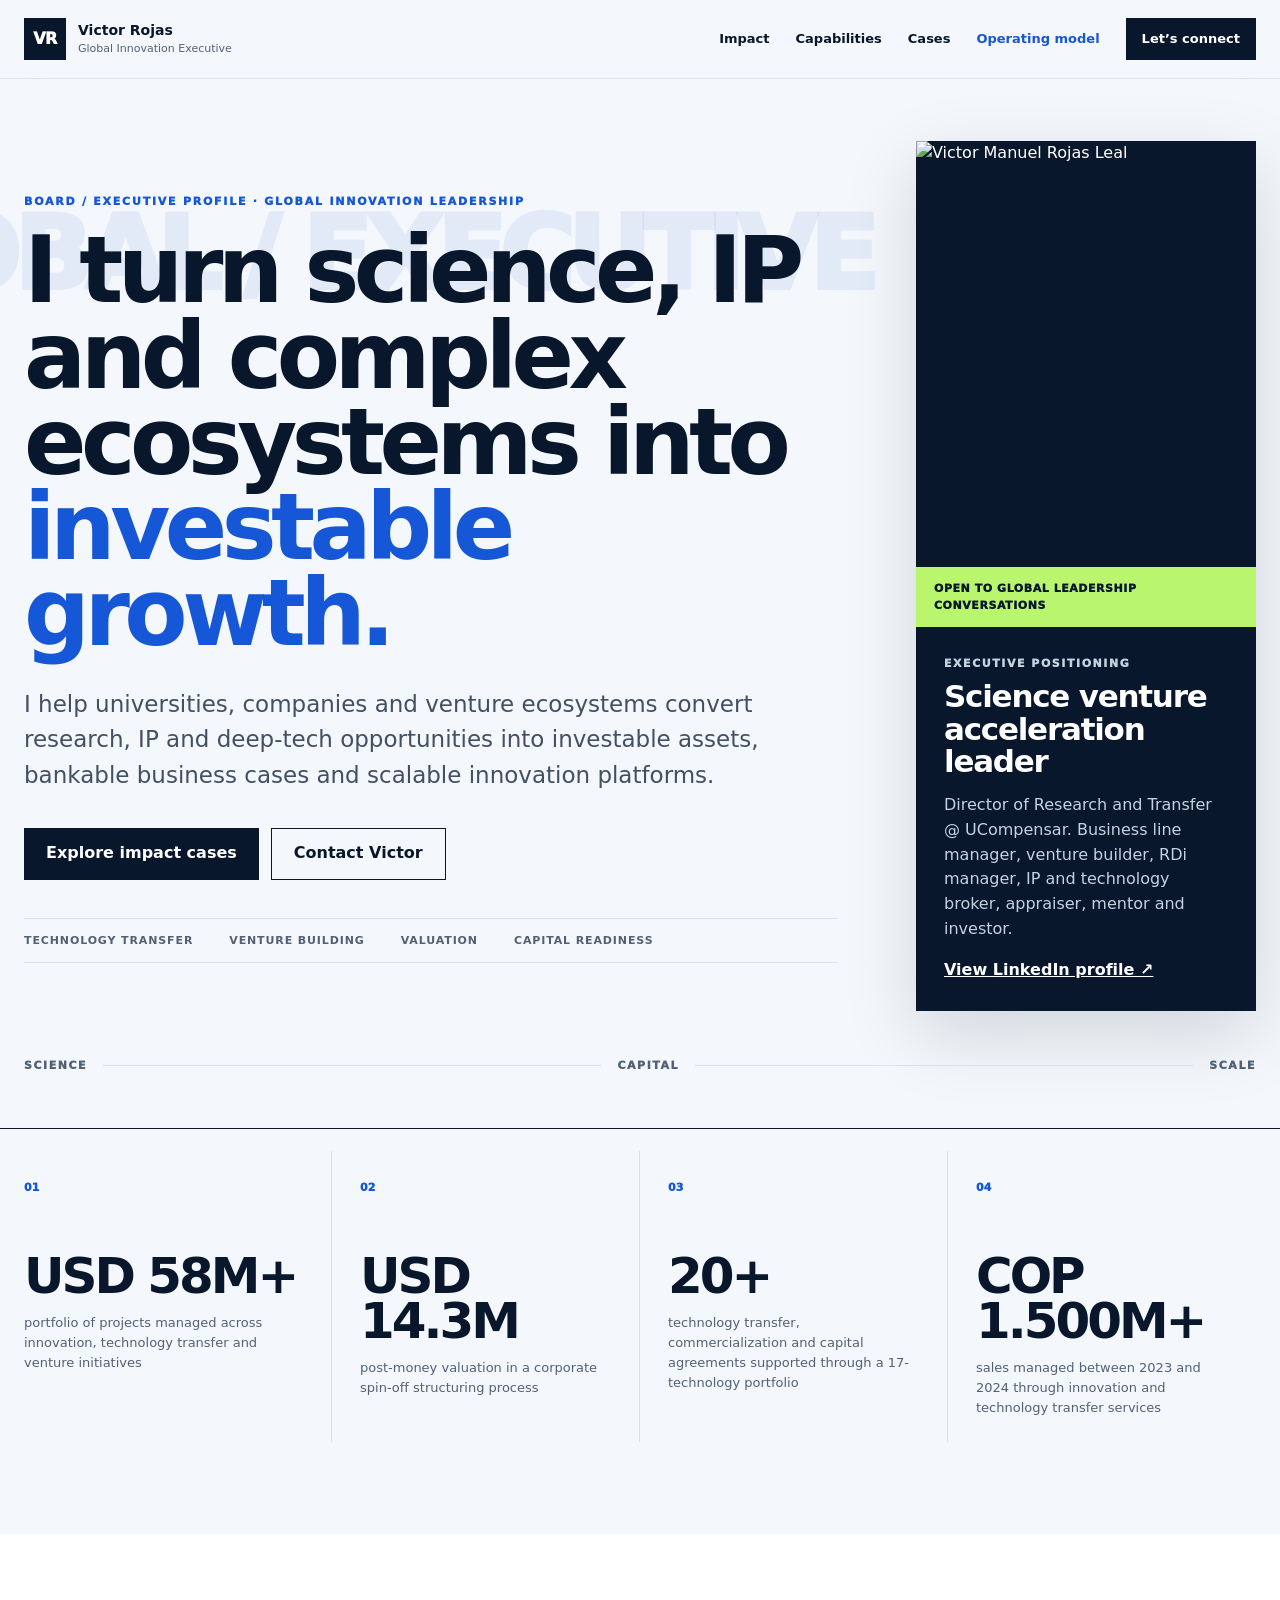
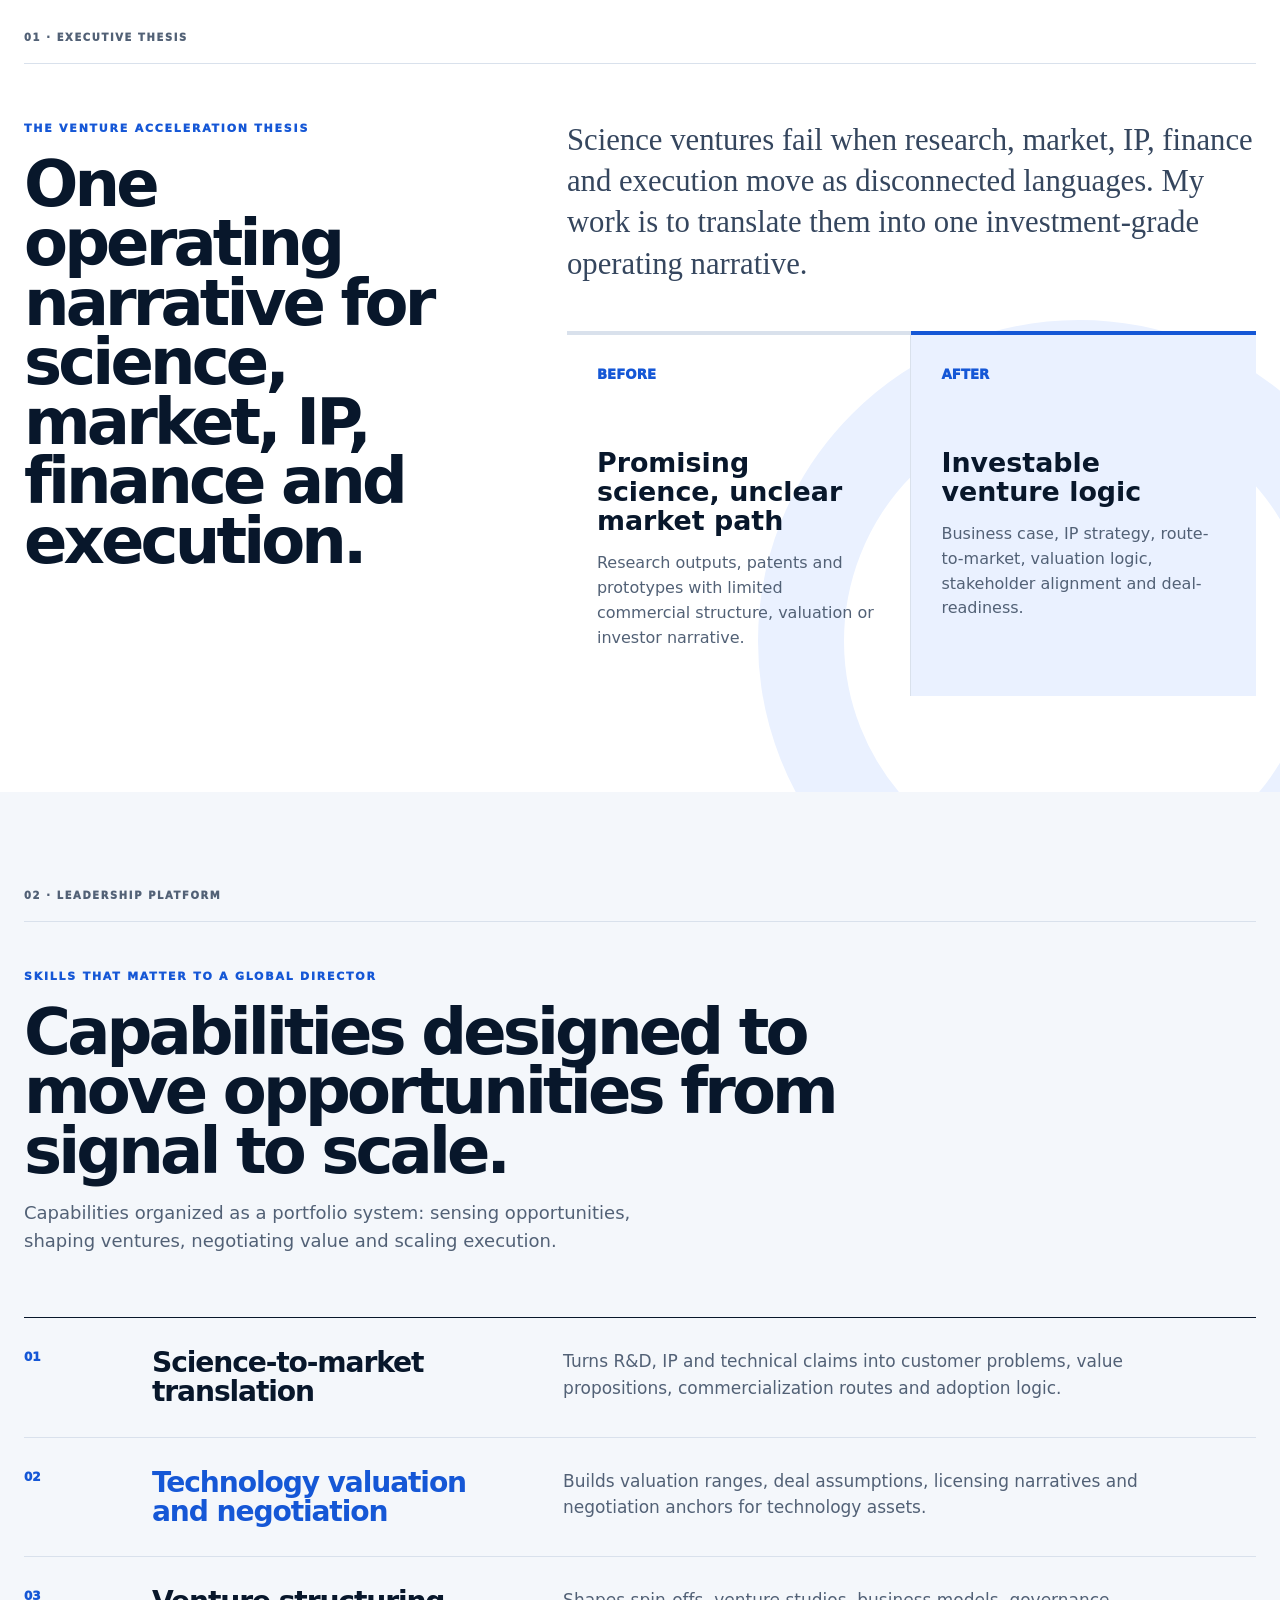
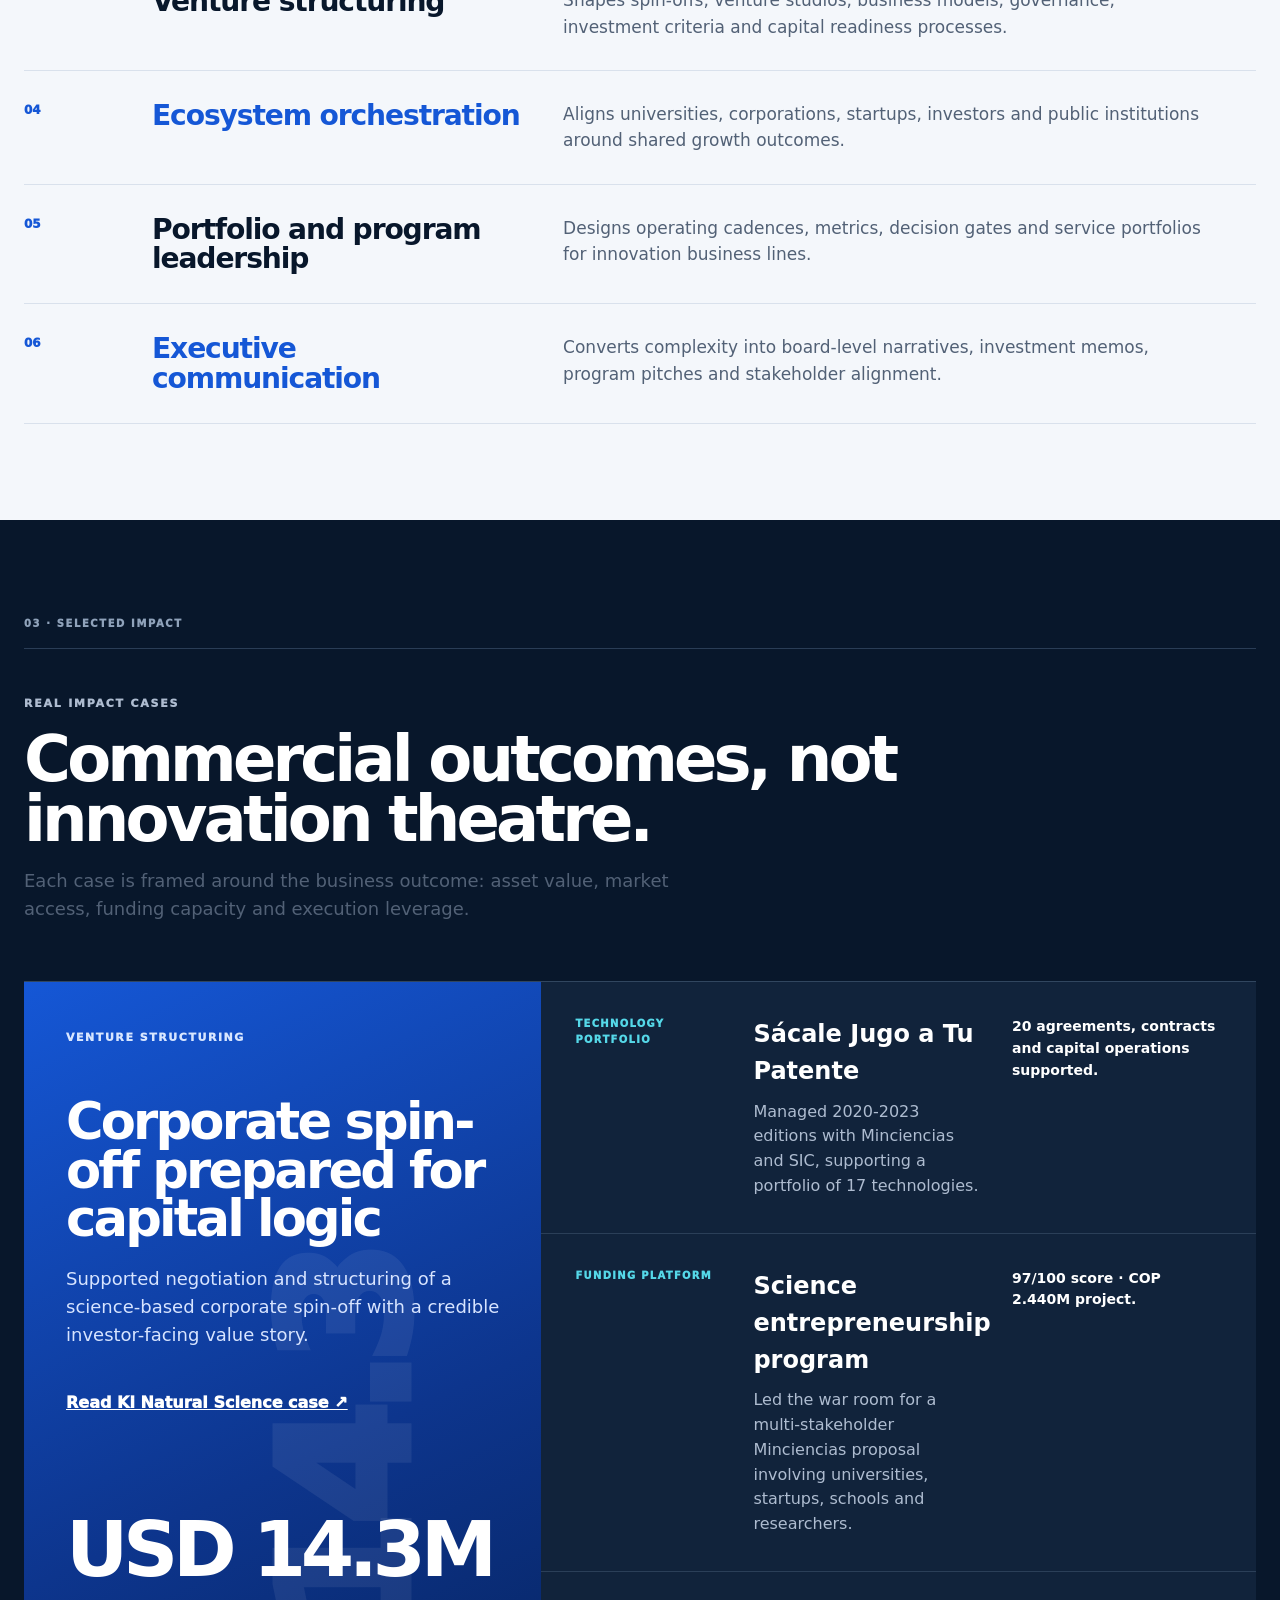
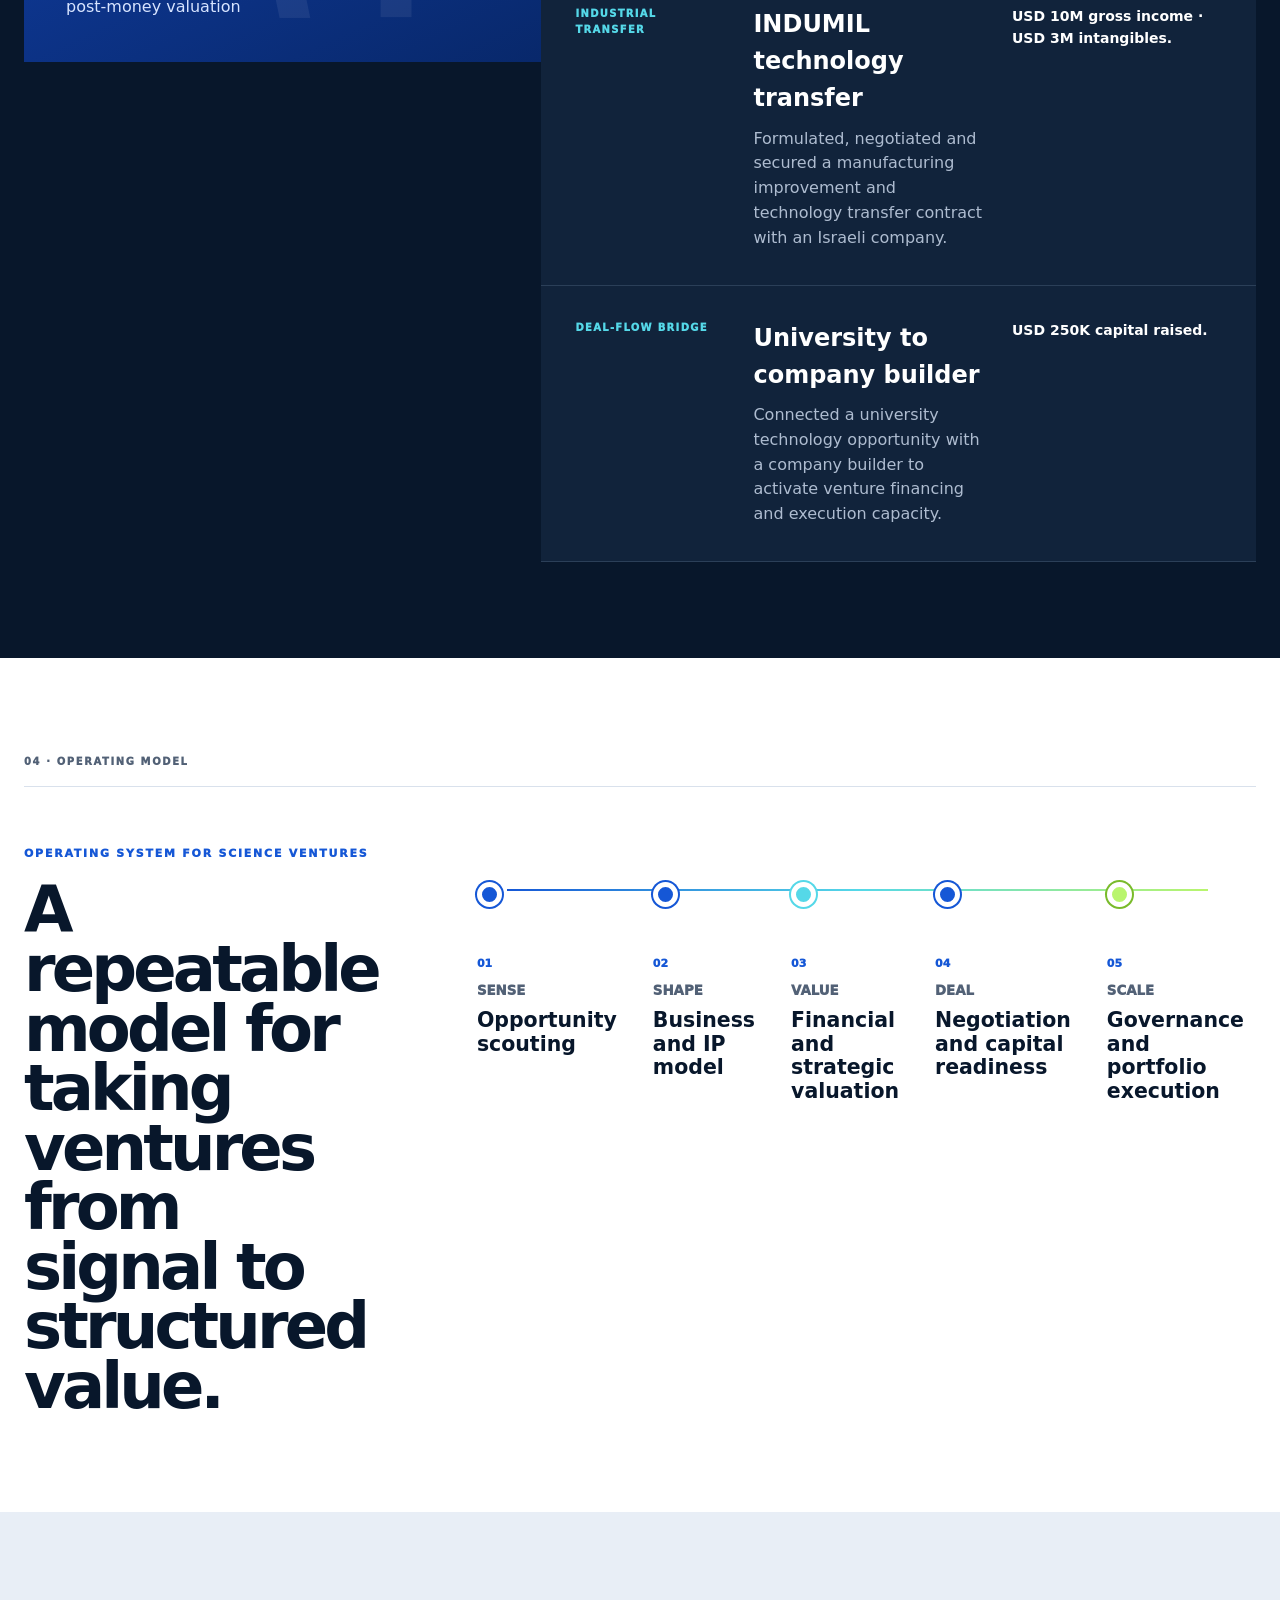
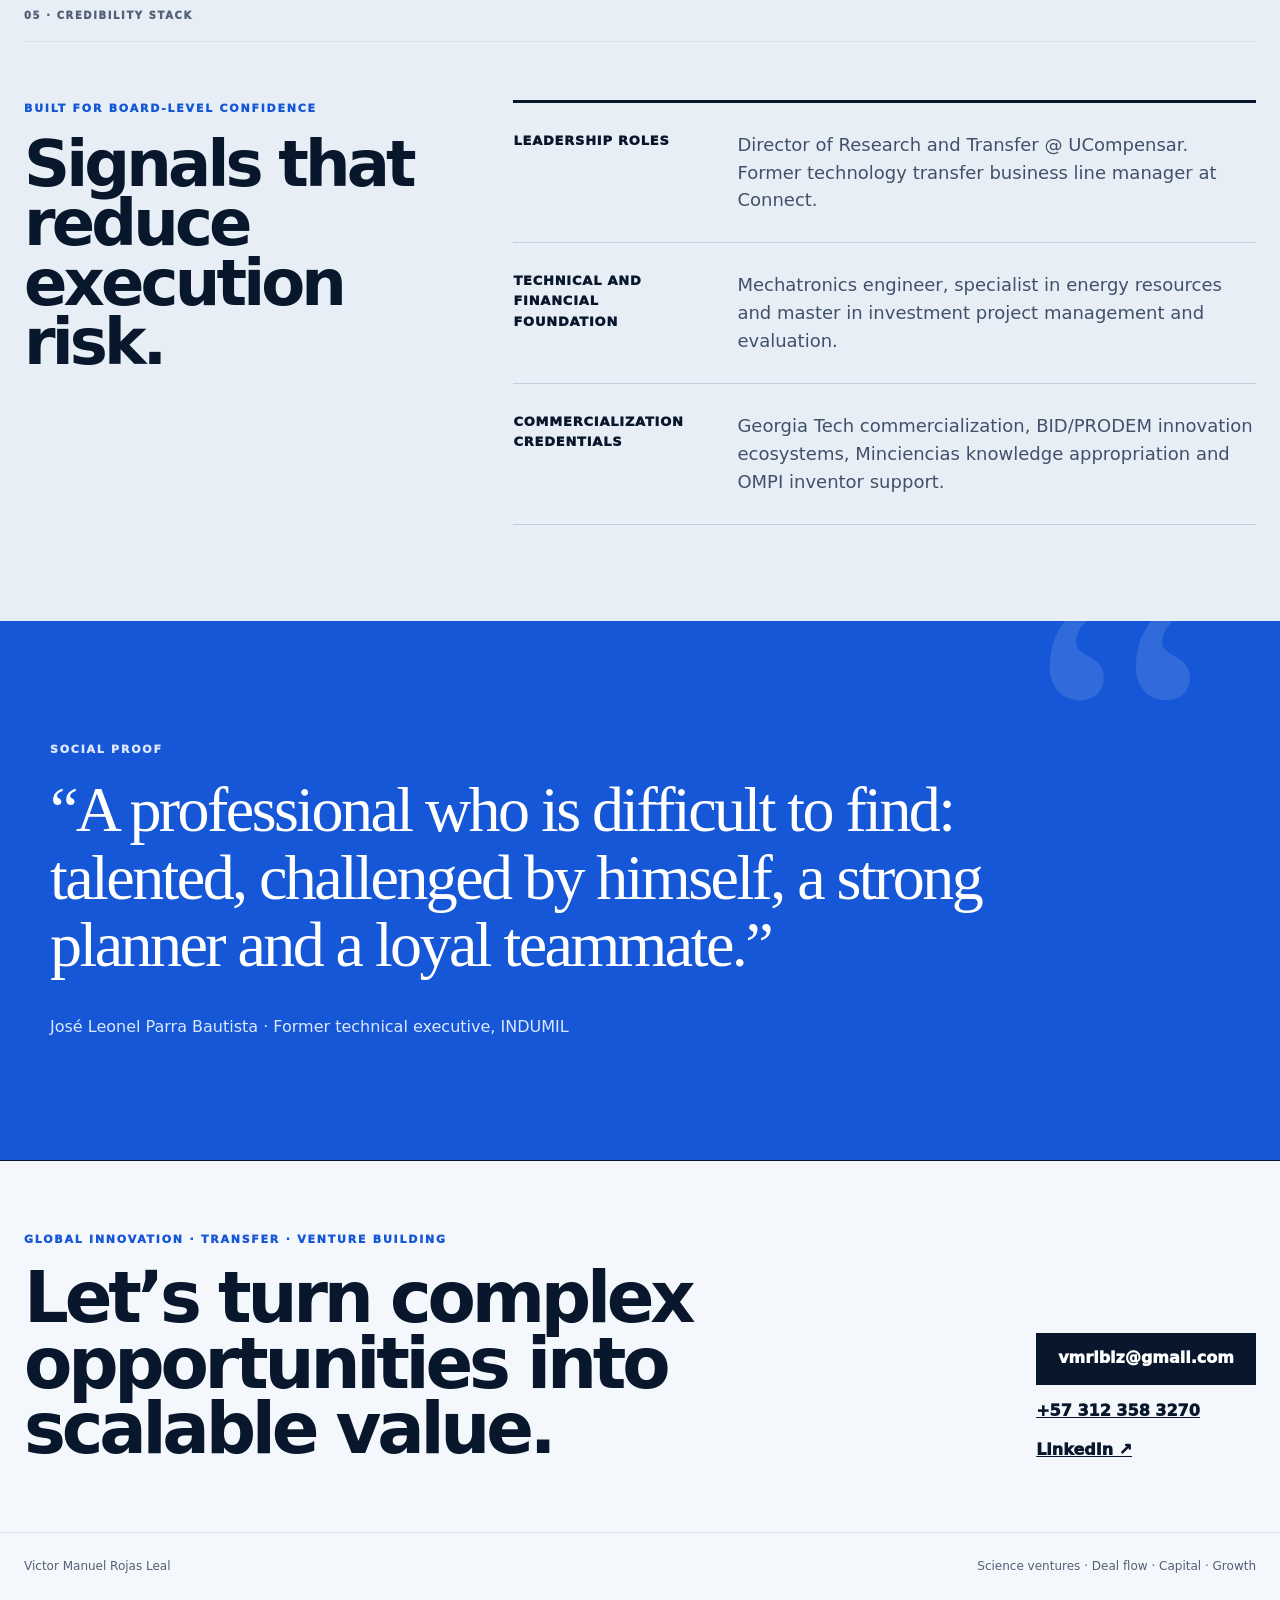
==== index.html @ c8263350 "Add files via upload" ====
<!doctype html>
<html lang="es">
<head>
  <meta charset="utf-8">
  <meta name="viewport" content="width=device-width,initial-scale=1">
  <meta name="description" content="Executive profile of Victor Manuel Rojas Leal: science ventures, technology transfer, capital readiness and innovation leadership.">
  <meta name="case-study-base-url" content="">
  <title>Victor Manuel Rojas Leal | Global Innovation Executive</title>
  <link rel="stylesheet" href="./cv_profile.css">
</head>
<body>
  <a class="skip-link" href="#main-content">Saltar al contenido</a>

  <header class="site-header">
    <a class="brand" href="#top" aria-label="Inicio">
      <span class="brand-mark">VR</span>
      <span class="brand-copy"><strong>Victor Rojas</strong><small>Global Innovation Executive</small></span>
    </a>
    <button class="menu-toggle" type="button" aria-expanded="false" aria-controls="primary-nav">Menu</button>
    <nav class="primary-nav" id="primary-nav" aria-label="Navegación principal">
      <a href="#impact">Impact</a>
      <a href="#capabilities">Capabilities</a>
      <a href="#cases">Cases</a>
      <a href="#operating-model">Operating model</a>
      <a class="nav-cta" href="mailto:vmrlbiz@gmail.com">Let’s connect</a>
    </nav>
  </header>

  <main id="main-content">
    <section class="hero" id="top" aria-labelledby="hero-title">
      <div class="hero-grid">
        <div class="hero-copy reveal">
          <p class="eyebrow">Board / Executive Profile · Global Innovation Leadership</p>
          <h1 id="hero-title">I turn science, IP and complex ecosystems into <em>investable growth.</em></h1>
          <p class="hero-lead">I help universities, companies and venture ecosystems convert research, IP and deep-tech opportunities into investable assets, bankable business cases and scalable innovation platforms.</p>
          <div class="hero-actions">
            <a class="button button-primary" href="#cases">Explore impact cases</a>
            <a class="button button-secondary" href="mailto:vmrlbiz@gmail.com">Contact Victor</a>
          </div>
          <div class="hero-trust">
            <span>Technology transfer</span><span>Venture building</span><span>Valuation</span><span>Capital readiness</span>
          </div>
        </div>

        <aside class="executive-card reveal" aria-label="Executive positioning">
          <div class="portrait-wrap">
            <img src="https://media.licdn.com/dms/image/v2/D4E03AQEiNDsU0BfwgQ/profile-displayphoto-scale_200_200/B4EZ2y1zyZJcAc-/0/1776821943998?e=1779926400&amp;v=beta&amp;t=CAx_9152szRaDB_3ftN3k-dIMFM9gm5I_V51ppF0pzA" alt="Victor Manuel Rojas Leal" class="portrait">
            <span class="availability">Open to global leadership conversations</span>
          </div>
          <div class="executive-card-copy">
            <p class="card-kicker">Executive positioning</p>
            <h2>Science venture acceleration leader</h2>
            <p>Director of Research and Transfer @ UCompensar. Business line manager, venture builder, RDi manager, IP and technology broker, appraiser, mentor and investor.</p>
            <a href="https://www.linkedin.com/in/ingvmrl" target="_blank" rel="noopener noreferrer">View LinkedIn profile ↗</a>
          </div>
        </aside>
      </div>
      <div class="hero-signal" aria-hidden="true"><span>Science</span><i></i><span>Capital</span><i></i><span>Scale</span></div>
    </section>

    <section class="metrics" id="impact" aria-label="Impact indicators">
      <article class="metric reveal"><strong>USD 58M+</strong><span>portfolio of projects managed across innovation, technology transfer and venture initiatives</span></article>
      <article class="metric reveal"><strong>USD 14.3M</strong><span>post-money valuation in a corporate spin-off structuring process</span></article>
      <article class="metric reveal"><strong>20+</strong><span>technology transfer, commercialization and capital agreements supported through a 17-technology portfolio</span></article>
      <article class="metric reveal"><strong>COP 1.500M+</strong><span>sales managed between 2023 and 2024 through innovation and technology transfer services</span></article>
    </section>

    <section class="section thesis-section">
      <div class="section-label">01 · Executive thesis</div>
      <div class="thesis-grid">
        <div class="section-heading reveal">
          <p class="eyebrow">The venture acceleration thesis</p>
          <h2>One operating narrative for science, market, IP, finance and execution.</h2>
        </div>
        <div class="thesis-copy reveal">
          <p>Science ventures fail when research, market, IP, finance and execution move as disconnected languages. My work is to translate them into one investment-grade operating narrative.</p>
          <div class="before-after">
            <article><small>Before</small><strong>Promising science, unclear market path</strong><p>Research outputs, patents and prototypes with limited commercial structure, valuation or investor narrative.</p></article>
            <article><small>After</small><strong>Investable venture logic</strong><p>Business case, IP strategy, route-to-market, valuation logic, stakeholder alignment and deal-readiness.</p></article>
          </div>
        </div>
      </div>
    </section>

    <section class="section capabilities-section" id="capabilities">
      <div class="section-label">02 · Leadership platform</div>
      <div class="section-heading wide reveal">
        <p class="eyebrow">Skills that matter to a Global Director</p>
        <h2>Capabilities designed to move opportunities from signal to scale.</h2>
        <p>Capabilities organized as a portfolio system: sensing opportunities, shaping ventures, negotiating value and scaling execution.</p>
      </div>
      <div class="capability-grid">
        <article class="capability reveal"><span>01</span><h3>Science-to-market translation</h3><p>Turns R&D, IP and technical claims into customer problems, value propositions, commercialization routes and adoption logic.</p></article>
        <article class="capability reveal"><span>02</span><h3>Technology valuation and negotiation</h3><p>Builds valuation ranges, deal assumptions, licensing narratives and negotiation anchors for technology assets.</p></article>
        <article class="capability reveal"><span>03</span><h3>Venture structuring</h3><p>Shapes spin-offs, venture studios, business models, governance, investment criteria and capital readiness processes.</p></article>
        <article class="capability reveal"><span>04</span><h3>Ecosystem orchestration</h3><p>Aligns universities, corporations, startups, investors and public institutions around shared growth outcomes.</p></article>
        <article class="capability reveal"><span>05</span><h3>Portfolio and program leadership</h3><p>Designs operating cadences, metrics, decision gates and service portfolios for innovation business lines.</p></article>
        <article class="capability reveal"><span>06</span><h3>Executive communication</h3><p>Converts complexity into board-level narratives, investment memos, program pitches and stakeholder alignment.</p></article>
      </div>
    </section>

    <section class="section cases-section" id="cases">
      <div class="section-label light">03 · Selected impact</div>
      <div class="section-heading wide light reveal">
        <p class="eyebrow">Real impact cases</p>
        <h2>Commercial outcomes, not innovation theatre.</h2>
        <p>Each case is framed around the business outcome: asset value, market access, funding capacity and execution leverage.</p>
      </div>
      <div class="case-layout">
        <article class="case-featured reveal">
          <div>
            <span class="case-tag">Venture structuring</span>
            <h3><a data-case-study-link href="./stories/natural_science_case.html">Corporate spin-off prepared for capital logic</a></h3>
            <p>Supported negotiation and structuring of a science-based corporate spin-off with a credible investor-facing value story.</p>
            <a class="case-link" data-case-study-link href="./stories/natural_science_case.html">Read Ki Natural Science case ↗</a>
          </div>
          <div class="case-number"><strong>USD 14.3M</strong><span>post-money valuation</span></div>
        </article>
        <div class="case-list">
          <article class="case-row reveal"><span>Technology portfolio</span><div><h3>Sácale Jugo a Tu Patente</h3><p>Managed 2020-2023 editions with Minciencias and SIC, supporting a portfolio of 17 technologies.</p></div><strong>20 agreements, contracts and capital operations supported.</strong></article>
          <article class="case-row reveal"><span>Funding platform</span><div><h3>Science entrepreneurship program</h3><p>Led the war room for a multi-stakeholder Minciencias proposal involving universities, startups, schools and researchers.</p></div><strong>97/100 score · COP 2.440M project.</strong></article>
          <article class="case-row reveal"><span>Industrial transfer</span><div><h3>INDUMIL technology transfer</h3><p>Formulated, negotiated and secured a manufacturing improvement and technology transfer contract with an Israeli company.</p></div><strong>USD 10M gross income · USD 3M intangibles.</strong></article>
          <article class="case-row reveal"><span>Deal-flow bridge</span><div><h3>University to company builder</h3><p>Connected a university technology opportunity with a company builder to activate venture financing and execution capacity.</p></div><strong>USD 250K capital raised.</strong></article>
        </div>
      </div>
    </section>

    <section class="section operating-section" id="operating-model">
      <div class="section-label">04 · Operating model</div>
      <div class="operating-grid">
        <div class="section-heading reveal">
          <p class="eyebrow">Operating system for science ventures</p>
          <h2>A repeatable model for taking ventures from signal to structured value.</h2>
        </div>
        <ol class="pipeline reveal">
          <li><span>01</span><small>Sense</small><strong>Opportunity scouting</strong></li>
          <li><span>02</span><small>Shape</small><strong>Business and IP model</strong></li>
          <li><span>03</span><small>Value</small><strong>Financial and strategic valuation</strong></li>
          <li><span>04</span><small>Deal</small><strong>Negotiation and capital readiness</strong></li>
          <li><span>05</span><small>Scale</small><strong>Governance and portfolio execution</strong></li>
        </ol>
      </div>
    </section>

    <section class="section authority-section">
      <div class="section-label">05 · Credibility stack</div>
      <div class="authority-grid">
        <div class="section-heading reveal"><p class="eyebrow">Built for board-level confidence</p><h2>Signals that reduce execution risk.</h2></div>
        <div class="authority-list reveal">
          <article><span>Leadership roles</span><p>Director of Research and Transfer @ UCompensar. Former technology transfer business line manager at Connect.</p></article>
          <article><span>Technical and financial foundation</span><p>Mechatronics engineer, specialist in energy resources and master in investment project management and evaluation.</p></article>
          <article><span>Commercialization credentials</span><p>Georgia Tech commercialization, BID/PRODEM innovation ecosystems, Minciencias knowledge appropriation and OMPI inventor support.</p></article>
        </div>
      </div>
    </section>

    <section class="testimonial reveal" aria-labelledby="proof-title">
      <p class="eyebrow">Social proof</p>
      <blockquote id="proof-title">“A professional who is difficult to find: talented, challenged by himself, a strong planner and a loyal teammate.”</blockquote>
      <cite>José Leonel Parra Bautista · Former technical executive, INDUMIL</cite>
    </section>

    <section class="contact-section reveal">
      <div><p class="eyebrow">Global innovation · transfer · venture building</p><h2>Let’s turn complex opportunities into scalable value.</h2></div>
      <div class="contact-actions"><a class="button button-light" href="mailto:vmrlbiz@gmail.com">vmrlbiz@gmail.com</a><a href="tel:+573123583270">+57 312 358 3270</a><a href="https://www.linkedin.com/in/ingvmrl" target="_blank" rel="noopener noreferrer">LinkedIn ↗</a></div>
    </section>
  </main>

  <footer class="site-footer"><span>Victor Manuel Rojas Leal</span><span>Science ventures · Deal flow · Capital · Growth</span></footer>

  <script src="./anime.min.js" defer></script>
  <script src="./cv_profile.js" defer></script>
</body>
</html>
---- cv_profile.css ----
:root{
  --ink:#08172b;
  --ink-2:#102743;
  --blue:#1557d6;
  --blue-soft:#eaf1ff;
  --cyan:#55d8e8;
  --lime:#b9f56d;
  --paper:#ffffff;
  --bg:#f4f7fb;
  --muted:#526176;
  --line:#d9e1ec;
  --max:1440px;
  --shadow:0 24px 70px rgba(8,23,43,.14);
}
*{box-sizing:border-box}
html{scroll-behavior:smooth;scroll-padding-top:92px}
body{margin:0;background:var(--bg);color:var(--ink);font-family:Inter,ui-sans-serif,system-ui,-apple-system,"Segoe UI",sans-serif;line-height:1.55}
a{color:inherit}
img{display:block;max-width:100%}
button,input,textarea,select{font:inherit}
.skip-link{position:fixed;left:16px;top:-80px;z-index:1000;padding:12px 16px;background:var(--lime);color:var(--ink);font-weight:900;text-decoration:none}
.skip-link:focus{top:16px}

.site-header{position:sticky;top:0;z-index:100;display:flex;align-items:center;justify-content:space-between;gap:24px;max-width:var(--max);margin:0 auto;padding:18px 24px;background:rgba(244,247,251,.9);backdrop-filter:blur(18px);border-bottom:1px solid rgba(217,225,236,.8)}
.brand{display:flex;align-items:center;gap:12px;text-decoration:none}
.brand-mark{display:grid;place-items:center;width:42px;height:42px;background:var(--ink);color:#fff;font-weight:950;letter-spacing:-.04em}
.brand-copy{display:grid;line-height:1.1}.brand-copy strong{font-size:14px}.brand-copy small{margin-top:4px;color:var(--muted);font-size:11px}
.primary-nav{display:flex;align-items:center;gap:26px}.primary-nav a{font-size:13px;font-weight:800;text-decoration:none}.primary-nav a[aria-current="true"]{color:var(--blue)}
.nav-cta{padding:11px 16px;background:var(--ink);color:#fff!important}
.menu-toggle{display:none}

.hero{max-width:var(--max);margin:0 auto;padding:62px 24px 54px}
.hero-grid{display:grid;grid-template-columns:minmax(0,1.58fr) minmax(340px,.62fr);gap:28px;align-items:stretch}
.hero-copy{position:relative;display:flex;flex-direction:column;justify-content:center;min-height:640px;padding:52px 4vw 48px 0}
.hero-copy:before{content:"GLOBAL / EXECUTIVE";position:absolute;right:2%;top:4%;color:rgba(21,87,214,.08);font-size:clamp(46px,8vw,120px);font-weight:950;letter-spacing:-.07em;white-space:nowrap;pointer-events:none}
.eyebrow{margin:0 0 18px;color:var(--blue);font-size:11px;font-weight:950;text-transform:uppercase;letter-spacing:.16em}
.hero h1,.section-heading h2,.contact-section h2{margin:0;letter-spacing:-.06em;line-height:.93}
.hero h1{position:relative;max-width:1050px;font-size:clamp(56px,7.2vw,108px);font-weight:900}.hero h1 em{font-style:normal;color:var(--blue)}
.hero-lead{max-width:760px;margin:30px 0 0;color:#425064;font-size:clamp(18px,1.8vw,23px);line-height:1.55}
.hero-actions{display:flex;gap:12px;flex-wrap:wrap;margin-top:34px}.button{display:inline-flex;align-items:center;justify-content:center;min-height:52px;padding:0 22px;text-decoration:none;font-weight:900}.button-primary{background:var(--ink);color:#fff}.button-secondary{border:1px solid var(--ink);background:transparent}
.hero-trust{display:flex;flex-wrap:wrap;gap:0;margin-top:38px;border-top:1px solid var(--line);border-bottom:1px solid var(--line)}.hero-trust span{padding:13px 18px 13px 0;margin-right:18px;color:var(--muted);font-size:11px;font-weight:900;text-transform:uppercase;letter-spacing:.08em}
.executive-card{display:grid;grid-template-rows:minmax(330px,1fr) auto;background:var(--ink);color:#fff;box-shadow:var(--shadow)}
.portrait-wrap{position:relative;min-height:340px;overflow:hidden}.portrait{width:100%;height:100%;object-fit:cover;object-position:center 20%;filter:saturate(.84) contrast(1.05)}.portrait-wrap:after{content:"";position:absolute;inset:0;background:linear-gradient(180deg,transparent 45%,rgba(8,23,43,.86))}.availability{position:absolute;z-index:2;left:0;right:0;bottom:0;padding:13px 18px;background:var(--lime);color:var(--ink);font-size:11px;font-weight:950;text-transform:uppercase;letter-spacing:.05em}
.executive-card-copy{padding:28px}.card-kicker{margin:0 0 8px;color:var(--cyan);font-size:11px;font-weight:950;text-transform:uppercase;letter-spacing:.14em}.executive-card h2{margin:0;font-size:31px;line-height:1.04;letter-spacing:-.04em}.executive-card p{color:#c6d2e2}.executive-card a{font-weight:900;color:#fff}
.hero-signal{display:grid;grid-template-columns:auto 1fr auto 1fr auto;align-items:center;gap:16px;margin-top:46px;color:var(--muted);font-size:11px;font-weight:950;text-transform:uppercase;letter-spacing:.14em}.hero-signal i{height:1px;background:var(--line)}

/* Distinct section 1: open typographic metrics */
.metrics{display:grid;grid-template-columns:repeat(4,1fr);max-width:var(--max);margin:0 auto;padding:22px 24px 92px;border-top:1px solid var(--ink)}
.metric{position:relative;min-height:235px;padding:28px 28px 24px 0;border-right:1px solid var(--line);background:transparent}.metric:not(:first-child){padding-left:28px}.metric:last-child{border-right:0}.metric:before{content:counter(metric,decimal-leading-zero);counter-increment:metric;display:block;margin-bottom:58px;color:var(--blue);font-size:11px;font-weight:950}.metrics{counter-reset:metric}
.metric strong{display:block;margin-bottom:14px;font-size:clamp(36px,3.9vw,60px);letter-spacing:-.06em;line-height:.9}.metric span{display:block;max-width:260px;color:var(--muted);font-size:13px}

.section{padding:96px max(24px,calc((100vw - var(--max))/2 + 24px))}.section-label{padding-bottom:17px;border-bottom:1px solid var(--line);color:var(--muted);font-size:10px;font-weight:950;text-transform:uppercase;letter-spacing:.16em}.section-heading h2{font-size:clamp(44px,5vw,74px)}.section-heading.wide{max-width:960px;margin-top:46px}.section-heading.wide>p:last-child{max-width:680px;color:var(--muted);font-size:18px}

/* Distinct section 2: editorial thesis with before/after split */
.thesis-section{position:relative;overflow:hidden;background:#fff}.thesis-section:after{content:"";position:absolute;right:-120px;bottom:-170px;width:470px;height:470px;border:86px solid var(--blue-soft);border-radius:50%}
.thesis-grid{position:relative;z-index:1;display:grid;grid-template-columns:minmax(300px,.78fr) minmax(0,1.22fr);gap:8vw;padding-top:56px}.thesis-copy>p{max-width:770px;margin:0 0 46px;color:#35465e;font-family:Georgia,"Times New Roman",serif;font-size:clamp(24px,2.4vw,37px);line-height:1.35}
.before-after{display:grid;grid-template-columns:1fr 1fr}.before-after article{position:relative;min-height:260px;padding:30px;border-top:4px solid var(--line);background:transparent}.before-after article:first-child{border-right:1px solid var(--line)}.before-after article:last-child{border-top-color:var(--blue);background:var(--blue-soft)}.before-after small{display:block;margin-bottom:62px;color:var(--blue);font-weight:950;text-transform:uppercase}.before-after strong{display:block;font-size:clamp(23px,2.1vw,32px);line-height:1.08}.before-after p{color:var(--muted)}

/* Distinct section 3: editorial capability index, not cards */
.capabilities-section{background:var(--bg)}
.capability-grid{margin-top:62px;border-top:1px solid var(--ink)}
.capability{display:grid;grid-template-columns:90px minmax(260px,.7fr) minmax(300px,1.3fr);gap:38px;align-items:start;padding:30px 0;border-bottom:1px solid var(--line);background:transparent;transition:padding .25s ease,background .25s ease}
.capability:hover{padding-left:24px;padding-right:24px;background:#fff}.capability span{color:var(--blue);font-size:12px;font-weight:950}.capability h3{margin:0;font-size:clamp(24px,2.2vw,34px);line-height:1.04;letter-spacing:-.04em}.capability p{max-width:650px;margin:0;color:var(--muted);font-size:17px}.capability:nth-child(even) h3{color:var(--blue)}

/* Distinct section 4: cinematic case study + newsroom list */
.cases-section{background:var(--ink);color:#fff}.section-label.light{border-color:#2a3d56;color:#8fa2ba}.section-heading.light p{color:#aebcd0}.case-layout{display:grid;grid-template-columns:minmax(370px,.84fr) minmax(0,1.16fr);gap:0;margin-top:58px;border-top:1px solid #31465f}
.case-featured{position:sticky;top:96px;display:flex;flex-direction:column;justify-content:space-between;align-self:start;min-height:680px;padding:42px;background:linear-gradient(155deg,var(--blue),#0d358d 66%,#08286b)}.case-featured:after{content:"14.3";position:absolute;right:10px;top:48%;color:rgba(255,255,255,.07);font-size:180px;font-weight:950;letter-spacing:-.09em;transform:rotate(-90deg);transform-origin:center}
.case-featured>div{position:relative;z-index:1}.case-tag{font-size:11px;font-weight:950;text-transform:uppercase;letter-spacing:.14em;color:#d8e6ff}.case-featured h3{margin:48px 0 22px;font-size:clamp(39px,4vw,64px);line-height:.95;letter-spacing:-.055em}.case-featured h3 a{text-decoration:none}.case-featured p{max-width:570px;color:#d7e4ff;font-size:18px}.case-link{display:inline-block;margin-top:24px;font-weight:950}.case-number strong{display:block;font-size:clamp(54px,6vw,94px);line-height:.88;letter-spacing:-.07em}.case-number span{display:block;margin-top:12px;color:#d7e4ff}
.case-list{background:#11233b}.case-row{display:grid;grid-template-columns:150px minmax(0,1fr) 210px;gap:28px;min-height:170px;padding:34px;border-bottom:1px solid #2b3f58;background:transparent;transition:background .2s ease}.case-row:hover{background:#162d4b}.case-row>span{color:var(--cyan);font-size:10px;font-weight:950;text-transform:uppercase;letter-spacing:.13em}.case-row h3{margin:0 0 9px;font-size:24px}.case-row p{margin:0;color:#aebcd0}.case-row>strong{font-size:14px;color:#fff}

/* Distinct section 5: horizontal operating route */
.operating-section{background:#fff}.operating-grid{display:grid;grid-template-columns:minmax(290px,.62fr) minmax(0,1.38fr);gap:6vw;padding-top:58px}.pipeline{position:relative;display:grid;grid-template-columns:repeat(5,1fr);list-style:none;margin:16px 0 0;padding:0}.pipeline:before{content:"";position:absolute;left:6%;right:6%;top:28px;height:2px;background:linear-gradient(90deg,var(--blue),var(--cyan),var(--lime))}.pipeline li{position:relative;display:flex;flex-direction:column;gap:8px;min-height:250px;padding:0 18px}.pipeline li:before{content:"";width:15px;height:15px;margin:21px 0 40px;border:5px solid #fff;border-radius:50%;background:var(--blue);box-shadow:0 0 0 2px var(--blue);z-index:1}.pipeline li:nth-child(3):before{background:var(--cyan);box-shadow:0 0 0 2px var(--cyan)}.pipeline li:nth-child(5):before{background:var(--lime);box-shadow:0 0 0 2px #79bb2b}.pipeline li span{color:var(--blue);font-size:11px;font-weight:950}.pipeline li small{text-transform:uppercase;font-weight:950;color:var(--muted)}.pipeline li strong{font-size:clamp(18px,1.6vw,25px);line-height:1.15}

/* Distinct section 6: executive evidence matrix */
.authority-section{background:#e8eef6}.authority-grid{display:grid;grid-template-columns:minmax(310px,.7fr) minmax(0,1.3fr);gap:7vw;padding-top:58px}.authority-list{border-top:3px solid var(--ink)}.authority-list article{display:grid;grid-template-columns:190px 1fr;gap:34px;padding:28px 0;border-bottom:1px solid #c5d0df}.authority-list span{font-size:13px;font-weight:950;text-transform:uppercase;letter-spacing:.06em}.authority-list p{margin:0;color:#40516a;font-size:18px}

/* Distinct section 7: full-width quote */
.testimonial{position:relative;max-width:none;margin:0;padding:120px max(24px,calc((100vw - 1180px)/2));overflow:hidden;text-align:left;background:var(--blue);color:#fff}.testimonial:before{content:"“";position:absolute;right:5%;top:-100px;color:rgba(255,255,255,.12);font-family:Georgia,serif;font-size:420px;line-height:1}.testimonial .eyebrow{color:#dce7ff}.testimonial blockquote{position:relative;max-width:1100px;margin:0;font-family:Georgia,"Times New Roman",serif;font-size:clamp(38px,5vw,70px);line-height:1.06;letter-spacing:-.04em}.testimonial cite{position:relative;display:block;margin-top:36px;color:#dce7ff;font-style:normal}

.contact-section{display:grid;grid-template-columns:1fr auto;gap:40px;align-items:end;max-width:var(--max);margin:0 auto;padding:70px 24px;background:var(--bg);color:var(--ink);border-top:1px solid var(--ink)}.contact-section h2{max-width:900px;font-size:clamp(46px,5.5vw,78px)}.contact-actions{display:grid;gap:14px;justify-items:start}.contact-actions a{font-weight:950}.button-light{background:var(--ink);color:#fff}.site-footer{display:flex;justify-content:space-between;gap:20px;max-width:var(--max);margin:0 auto;padding:24px;border-top:1px solid var(--line);color:var(--muted);font-size:12px}

.reveal{opacity:0;transform:translateY(26px)}.reveal.is-visible{opacity:1;transform:none;transition:opacity .7s ease,transform .7s cubic-bezier(.2,.7,.2,1)}
a:focus-visible,button:focus-visible{outline:3px solid var(--lime);outline-offset:4px}

@media(max-width:1100px){
  .primary-nav{display:none;position:absolute;left:24px;right:24px;top:78px;padding:18px;background:#fff;box-shadow:var(--shadow);flex-direction:column;align-items:stretch}.primary-nav.open{display:flex}.menu-toggle{display:block;border:0;background:var(--ink);color:#fff;padding:10px 14px;font-weight:900}
  .hero-grid,.thesis-grid,.operating-grid,.authority-grid,.case-layout{grid-template-columns:1fr}.hero-copy{min-height:auto;padding-right:0}.executive-card{grid-template-columns:minmax(280px,.72fr) minmax(0,1fr);grid-template-rows:none}.portrait-wrap{min-height:420px}.case-featured{position:relative;top:auto;min-height:560px}.metrics{grid-template-columns:repeat(2,1fr)}.metric:nth-child(2){border-right:0}.metric:nth-child(3){border-top:1px solid var(--line)}.metric:nth-child(4){border-top:1px solid var(--line)}.capability{grid-template-columns:70px minmax(250px,.8fr) minmax(0,1.2fr)}.pipeline{margin-top:48px}.contact-section{grid-template-columns:1fr}
}
@media(max-width:760px){
  html{scroll-padding-top:74px}.site-header{padding:13px 18px}.brand-copy small{display:none}.primary-nav{left:18px;right:18px;top:68px}
  .hero{padding:38px 18px 44px}.hero h1{font-size:clamp(46px,14vw,68px)}.hero-copy:before{display:none}.hero-grid{gap:24px}.hero-actions{display:grid}.button{width:100%}.executive-card{grid-template-columns:1fr}.portrait-wrap{min-height:360px}.executive-card-copy{padding:24px}.hero-signal{display:none}
  .metrics{grid-template-columns:1fr;padding:18px 18px 58px}.metric,.metric:not(:first-child){min-height:0;padding:28px 0;border-right:0;border-top:1px solid var(--line)}.metric:first-child{border-top:0}.metric:before{margin-bottom:26px}.metric span{max-width:none}
  .section{padding:70px 18px}.section-heading h2{font-size:clamp(40px,12vw,56px)}.thesis-grid,.operating-grid,.authority-grid{gap:42px}.thesis-copy>p{font-size:25px}.before-after{grid-template-columns:1fr}.before-after article:first-child{border-right:0}.before-after article{min-height:220px;padding:24px}.before-after small{margin-bottom:40px}
  .capability{grid-template-columns:44px 1fr;gap:18px;padding:25px 0}.capability p{grid-column:2;font-size:15px}.capability:hover{padding-left:12px;padding-right:12px}
  .case-layout{margin-left:-18px;margin-right:-18px}.case-featured{min-height:520px;padding:30px 24px}.case-featured:after{display:none}.case-row{grid-template-columns:1fr;gap:12px;min-height:0;padding:28px 24px}.case-row>strong{padding-top:8px;border-top:1px solid #2b3f58}
  .pipeline{grid-template-columns:1fr;margin-top:12px}.pipeline:before{left:7px;right:auto;top:20px;bottom:20px;width:2px;height:auto;background:linear-gradient(var(--blue),var(--cyan),var(--lime))}.pipeline li{display:grid;grid-template-columns:36px 56px 1fr;align-items:start;min-height:0;padding:17px 0}.pipeline li:before{grid-row:1/span 2;width:13px;height:13px;margin:2px 0 0}.pipeline li span{grid-column:2}.pipeline li small{grid-column:2}.pipeline li strong{grid-column:3;grid-row:1/span 2}
  .authority-list article{grid-template-columns:1fr;gap:10px}.authority-list p{font-size:16px}.testimonial{padding:82px 18px}.testimonial:before{font-size:260px}.contact-section{padding:58px 18px}.contact-section h2{font-size:clamp(42px,12vw,58px)}.site-footer{flex-direction:column;padding:20px 18px}
}
@media(max-width:420px){.hero h1{font-size:44px}.portrait-wrap{min-height:310px}.case-featured h3{font-size:38px}.case-number strong{font-size:54px}.contact-section h2{font-size:42px}}
@media(prefers-reduced-motion:reduce){html{scroll-behavior:auto}.reveal{opacity:1;transform:none}.reveal.is-visible{transition:none}.capability,.case-row{transition:none}}
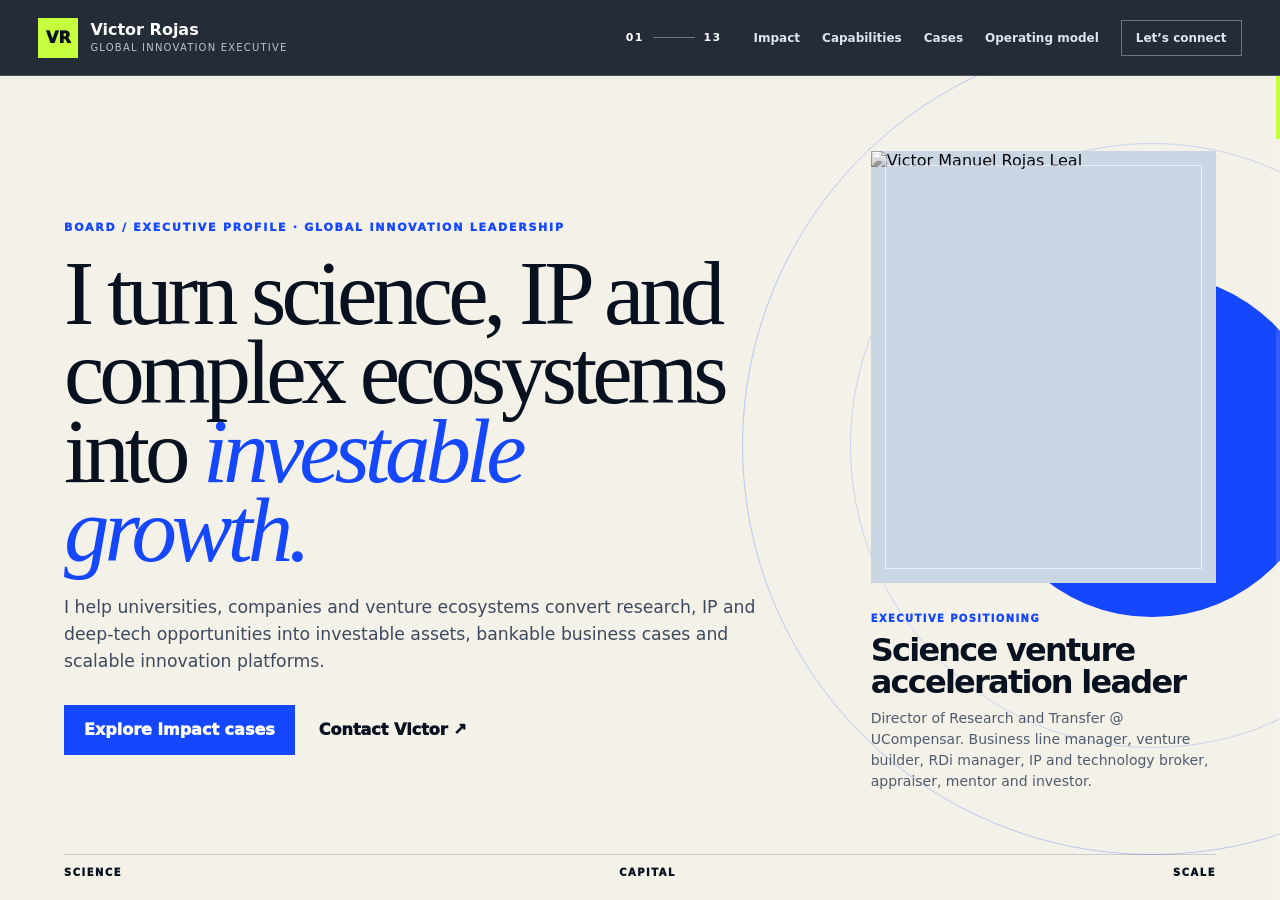
==== commit 330de203: "Add files via upload" ====
--- a/index.html
+++ b/index.html
@@ -2,171 +2,167 @@
 <html lang="es">
 <head>
   <meta charset="utf-8">
-  <meta name="viewport" content="width=device-width,initial-scale=1">
+  <meta name="viewport" content="width=device-width,initial-scale=1,viewport-fit=cover">
   <meta name="description" content="Executive profile of Victor Manuel Rojas Leal: science ventures, technology transfer, capital readiness and innovation leadership.">
   <meta name="case-study-base-url" content="">
   <title>Victor Manuel Rojas Leal | Global Innovation Executive</title>
   <link rel="stylesheet" href="./cv_profile.css">
 </head>
 <body>
-  <a class="skip-link" href="#main-content">Saltar al contenido</a>
+  <a class="skip-link" href="#top">Saltar al contenido</a>
 
   <header class="site-header">
     <a class="brand" href="#top" aria-label="Inicio">
       <span class="brand-mark">VR</span>
       <span class="brand-copy"><strong>Victor Rojas</strong><small>Global Innovation Executive</small></span>
     </a>
+    <div class="header-status" aria-live="polite"><span id="screen-current">01</span><i></i><span id="screen-total">12</span></div>
     <button class="menu-toggle" type="button" aria-expanded="false" aria-controls="primary-nav">Menu</button>
     <nav class="primary-nav" id="primary-nav" aria-label="Navegación principal">
-      <a href="#impact">Impact</a>
-      <a href="#capabilities">Capabilities</a>
-      <a href="#cases">Cases</a>
+      <a href="#impact-a">Impact</a>
+      <a href="#capabilities-a">Capabilities</a>
+      <a href="#cases-a">Cases</a>
       <a href="#operating-model">Operating model</a>
       <a class="nav-cta" href="mailto:vmrlbiz@gmail.com">Let’s connect</a>
     </nav>
   </header>
 
-  <main id="main-content">
-    <section class="hero" id="top" aria-labelledby="hero-title">
-      <div class="hero-grid">
+  <aside class="progress-rail" aria-hidden="true"><span id="progress-fill"></span></aside>
+
+  <main id="main-content" class="story-shell">
+    <section class="screen hero-screen" id="top" data-title="Executive profile">
+      <div class="hero-orbit" aria-hidden="true"></div>
+      <div class="screen-inner hero-layout">
         <div class="hero-copy reveal">
           <p class="eyebrow">Board / Executive Profile · Global Innovation Leadership</p>
-          <h1 id="hero-title">I turn science, IP and complex ecosystems into <em>investable growth.</em></h1>
+          <h1>I turn science, IP and complex ecosystems into <em>investable growth.</em></h1>
           <p class="hero-lead">I help universities, companies and venture ecosystems convert research, IP and deep-tech opportunities into investable assets, bankable business cases and scalable innovation platforms.</p>
           <div class="hero-actions">
-            <a class="button button-primary" href="#cases">Explore impact cases</a>
-            <a class="button button-secondary" href="mailto:vmrlbiz@gmail.com">Contact Victor</a>
-          </div>
-          <div class="hero-trust">
-            <span>Technology transfer</span><span>Venture building</span><span>Valuation</span><span>Capital readiness</span>
+            <a class="button button-primary" href="#cases-a">Explore impact cases</a>
+            <a class="text-action" href="mailto:vmrlbiz@gmail.com">Contact Victor ↗</a>
           </div>
         </div>
-
-        <aside class="executive-card reveal" aria-label="Executive positioning">
-          <div class="portrait-wrap">
-            <img src="https://media.licdn.com/dms/image/v2/D4E03AQEiNDsU0BfwgQ/profile-displayphoto-scale_200_200/B4EZ2y1zyZJcAc-/0/1776821943998?e=1779926400&amp;v=beta&amp;t=CAx_9152szRaDB_3ftN3k-dIMFM9gm5I_V51ppF0pzA" alt="Victor Manuel Rojas Leal" class="portrait">
-            <span class="availability">Open to global leadership conversations</span>
+        <aside class="executive-profile reveal">
+          <div class="portrait-frame">
+            <img src="https://media.licdn.com/dms/image/v2/D4E03AQEiNDsU0BfwgQ/profile-displayphoto-scale_200_200/B4EZ2y1zyZJcAc-/0/1776821943998?e=1779926400&amp;v=beta&amp;t=CAx_9152szRaDB_3ftN3k-dIMFM9gm5I_V51ppF0pzA" alt="Victor Manuel Rojas Leal">
           </div>
-          <div class="executive-card-copy">
-            <p class="card-kicker">Executive positioning</p>
-            <h2>Science venture acceleration leader</h2>
-            <p>Director of Research and Transfer @ UCompensar. Business line manager, venture builder, RDi manager, IP and technology broker, appraiser, mentor and investor.</p>
-            <a href="https://www.linkedin.com/in/ingvmrl" target="_blank" rel="noopener noreferrer">View LinkedIn profile ↗</a>
-          </div>
+          <div><span>Executive positioning</span><h2>Science venture acceleration leader</h2><p>Director of Research and Transfer @ UCompensar. Business line manager, venture builder, RDi manager, IP and technology broker, appraiser, mentor and investor.</p></div>
         </aside>
       </div>
-      <div class="hero-signal" aria-hidden="true"><span>Science</span><i></i><span>Capital</span><i></i><span>Scale</span></div>
+      <div class="screen-caption"><span>Science</span><span>Capital</span><span>Scale</span></div>
     </section>
 
-    <section class="metrics" id="impact" aria-label="Impact indicators">
-      <article class="metric reveal"><strong>USD 58M+</strong><span>portfolio of projects managed across innovation, technology transfer and venture initiatives</span></article>
-      <article class="metric reveal"><strong>USD 14.3M</strong><span>post-money valuation in a corporate spin-off structuring process</span></article>
-      <article class="metric reveal"><strong>20+</strong><span>technology transfer, commercialization and capital agreements supported through a 17-technology portfolio</span></article>
-      <article class="metric reveal"><strong>COP 1.500M+</strong><span>sales managed between 2023 and 2024 through innovation and technology transfer services</span></article>
+    <section class="screen impact-screen impact-a" id="impact-a" data-title="Portfolio impact">
+      <div class="screen-inner metric-stage">
+        <div class="impact-intro reveal"><span class="chapter">01 · Impact</span><h2>Scale is not a promise.<br><em>It is evidence.</em></h2><p>A portfolio built across innovation, technology transfer and venture initiatives.</p></div>
+        <div class="hero-metric reveal"><strong>USD 58M+</strong><span>portfolio of projects managed</span></div>
+        <div class="metric-note reveal"><b>Portfolio leadership</b><p>Cross-functional programs connecting science, market, institutions and capital.</p></div>
+      </div>
     </section>
 
-    <section class="section thesis-section">
-      <div class="section-label">01 · Executive thesis</div>
-      <div class="thesis-grid">
-        <div class="section-heading reveal">
-          <p class="eyebrow">The venture acceleration thesis</p>
-          <h2>One operating narrative for science, market, IP, finance and execution.</h2>
-        </div>
-        <div class="thesis-copy reveal">
-          <p>Science ventures fail when research, market, IP, finance and execution move as disconnected languages. My work is to translate them into one investment-grade operating narrative.</p>
-          <div class="before-after">
-            <article><small>Before</small><strong>Promising science, unclear market path</strong><p>Research outputs, patents and prototypes with limited commercial structure, valuation or investor narrative.</p></article>
-            <article><small>After</small><strong>Investable venture logic</strong><p>Business case, IP strategy, route-to-market, valuation logic, stakeholder alignment and deal-readiness.</p></article>
-          </div>
+    <section class="screen impact-screen impact-b" id="impact-b" data-title="Commercial outcomes">
+      <div class="screen-inner metric-triptych">
+        <header class="triptych-heading reveal"><span class="chapter">01.2 · Commercial outcomes</span><h2>Value created at three decisive moments.</h2></header>
+        <article class="metric-panel reveal"><span>Venture value</span><strong>USD 14.3M</strong><p>post-money valuation in a corporate spin-off structuring process</p></article>
+        <article class="metric-panel reveal"><span>Deal execution</span><strong>20+</strong><p>technology transfer, commercialization and capital agreements supported through a 17-technology portfolio</p></article>
+        <article class="metric-panel reveal"><span>Commercial traction</span><strong>COP 1.500M+</strong><p>sales managed between 2023 and 2024 through innovation and technology transfer services</p></article>
+      </div>
+    </section>
+
+    <section class="screen thesis-screen" id="thesis" data-title="Executive thesis">
+      <div class="screen-inner thesis-layout">
+        <div class="thesis-statement reveal"><span class="chapter">02 · Executive thesis</span><p>Science ventures fail when research, market, IP, finance and execution move as disconnected languages.</p><h2>My work is to translate them into one <em>investment-grade operating narrative.</em></h2></div>
+        <div class="transformation reveal">
+          <article><span>Before</span><h3>Promising science, unclear market path</h3><p>Research outputs, patents and prototypes with limited commercial structure, valuation or investor narrative.</p></article>
+          <div class="transformation-arrow" aria-hidden="true">→</div>
+          <article><span>After</span><h3>Investable venture logic</h3><p>Business case, IP strategy, route-to-market, valuation logic, stakeholder alignment and deal-readiness.</p></article>
         </div>
       </div>
     </section>
 
-    <section class="section capabilities-section" id="capabilities">
-      <div class="section-label">02 · Leadership platform</div>
-      <div class="section-heading wide reveal">
-        <p class="eyebrow">Skills that matter to a Global Director</p>
-        <h2>Capabilities designed to move opportunities from signal to scale.</h2>
-        <p>Capabilities organized as a portfolio system: sensing opportunities, shaping ventures, negotiating value and scaling execution.</p>
-      </div>
-      <div class="capability-grid">
-        <article class="capability reveal"><span>01</span><h3>Science-to-market translation</h3><p>Turns R&D, IP and technical claims into customer problems, value propositions, commercialization routes and adoption logic.</p></article>
-        <article class="capability reveal"><span>02</span><h3>Technology valuation and negotiation</h3><p>Builds valuation ranges, deal assumptions, licensing narratives and negotiation anchors for technology assets.</p></article>
-        <article class="capability reveal"><span>03</span><h3>Venture structuring</h3><p>Shapes spin-offs, venture studios, business models, governance, investment criteria and capital readiness processes.</p></article>
-        <article class="capability reveal"><span>04</span><h3>Ecosystem orchestration</h3><p>Aligns universities, corporations, startups, investors and public institutions around shared growth outcomes.</p></article>
-        <article class="capability reveal"><span>05</span><h3>Portfolio and program leadership</h3><p>Designs operating cadences, metrics, decision gates and service portfolios for innovation business lines.</p></article>
-        <article class="capability reveal"><span>06</span><h3>Executive communication</h3><p>Converts complexity into board-level narratives, investment memos, program pitches and stakeholder alignment.</p></article>
-      </div>
-    </section>
-
-    <section class="section cases-section" id="cases">
-      <div class="section-label light">03 · Selected impact</div>
-      <div class="section-heading wide light reveal">
-        <p class="eyebrow">Real impact cases</p>
-        <h2>Commercial outcomes, not innovation theatre.</h2>
-        <p>Each case is framed around the business outcome: asset value, market access, funding capacity and execution leverage.</p>
-      </div>
-      <div class="case-layout">
-        <article class="case-featured reveal">
-          <div>
-            <span class="case-tag">Venture structuring</span>
-            <h3><a data-case-study-link href="./stories/natural_science_case.html">Corporate spin-off prepared for capital logic</a></h3>
-            <p>Supported negotiation and structuring of a science-based corporate spin-off with a credible investor-facing value story.</p>
-            <a class="case-link" data-case-study-link href="./stories/natural_science_case.html">Read Ki Natural Science case ↗</a>
-          </div>
-          <div class="case-number"><strong>USD 14.3M</strong><span>post-money valuation</span></div>
-        </article>
-        <div class="case-list">
-          <article class="case-row reveal"><span>Technology portfolio</span><div><h3>Sácale Jugo a Tu Patente</h3><p>Managed 2020-2023 editions with Minciencias and SIC, supporting a portfolio of 17 technologies.</p></div><strong>20 agreements, contracts and capital operations supported.</strong></article>
-          <article class="case-row reveal"><span>Funding platform</span><div><h3>Science entrepreneurship program</h3><p>Led the war room for a multi-stakeholder Minciencias proposal involving universities, startups, schools and researchers.</p></div><strong>97/100 score · COP 2.440M project.</strong></article>
-          <article class="case-row reveal"><span>Industrial transfer</span><div><h3>INDUMIL technology transfer</h3><p>Formulated, negotiated and secured a manufacturing improvement and technology transfer contract with an Israeli company.</p></div><strong>USD 10M gross income · USD 3M intangibles.</strong></article>
-          <article class="case-row reveal"><span>Deal-flow bridge</span><div><h3>University to company builder</h3><p>Connected a university technology opportunity with a company builder to activate venture financing and execution capacity.</p></div><strong>USD 250K capital raised.</strong></article>
+    <section class="screen capabilities-screen capabilities-a" id="capabilities-a" data-title="Venture capabilities">
+      <div class="screen-inner capability-layout">
+        <header class="vertical-title reveal"><span class="chapter">03 · Leadership platform</span><h2>Shape the opportunity.</h2><p>Capabilities designed to move science from signal to investable proposition.</p></header>
+        <div class="capability-stack">
+          <article class="capability-line reveal"><span>01</span><div><h3>Science-to-market translation</h3><p>Turns R&D, IP and technical claims into customer problems, value propositions, commercialization routes and adoption logic.</p></div></article>
+          <article class="capability-line reveal"><span>02</span><div><h3>Technology valuation and negotiation</h3><p>Builds valuation ranges, deal assumptions, licensing narratives and negotiation anchors for technology assets.</p></div></article>
+          <article class="capability-line reveal"><span>03</span><div><h3>Venture structuring</h3><p>Shapes spin-offs, venture studios, business models, governance, investment criteria and capital readiness processes.</p></div></article>
         </div>
       </div>
     </section>
 
-    <section class="section operating-section" id="operating-model">
-      <div class="section-label">04 · Operating model</div>
-      <div class="operating-grid">
-        <div class="section-heading reveal">
-          <p class="eyebrow">Operating system for science ventures</p>
-          <h2>A repeatable model for taking ventures from signal to structured value.</h2>
+    <section class="screen capabilities-screen capabilities-b" id="capabilities-b" data-title="Leadership capabilities">
+      <div class="screen-inner capability-layout reverse">
+        <header class="vertical-title reveal"><span class="chapter">03.2 · Leadership platform</span><h2>Mobilize the system.</h2><p>Capabilities organized as a portfolio system for alignment, execution and scale.</p></header>
+        <div class="capability-stack">
+          <article class="capability-line reveal"><span>04</span><div><h3>Ecosystem orchestration</h3><p>Aligns universities, corporations, startups, investors and public institutions around shared growth outcomes.</p></div></article>
+          <article class="capability-line reveal"><span>05</span><div><h3>Portfolio and program leadership</h3><p>Designs operating cadences, metrics, decision gates and service portfolios for innovation business lines.</p></div></article>
+          <article class="capability-line reveal"><span>06</span><div><h3>Executive communication</h3><p>Converts complexity into board-level narratives, investment memos, program pitches and stakeholder alignment.</p></div></article>
         </div>
+      </div>
+    </section>
+
+    <section class="screen case-screen case-feature" id="cases-a" data-title="Featured case">
+      <div class="case-backdrop" aria-hidden="true">14.3</div>
+      <div class="screen-inner feature-case-layout">
+        <div class="feature-copy reveal"><span class="chapter light">04 · Selected impact</span><span class="case-tag">Venture structuring</span><h2><a data-case-study-link href="./stories/natural_science_case.html">Corporate spin-off prepared for capital logic</a></h2><p>Supported negotiation and structuring of a science-based corporate spin-off with a credible investor-facing value story.</p><a class="case-link" data-case-study-link href="./stories/natural_science_case.html">Read Ki Natural Science case ↗</a></div>
+        <div class="feature-result reveal"><small>Post-money valuation</small><strong>USD<br>14.3M</strong></div>
+      </div>
+    </section>
+
+    <section class="screen case-screen case-duo" id="cases-b" data-title="Portfolio and funding cases">
+      <div class="screen-inner duo-layout">
+        <header class="duo-header reveal"><span class="chapter">04.2 · Portfolio cases</span><h2>From technology assets to funded platforms.</h2></header>
+        <article class="editorial-case reveal"><span>Technology portfolio</span><b>01</b><h3>Sácale Jugo a Tu Patente</h3><p>Managed 2020-2023 editions with Minciencias and SIC, supporting a portfolio of 17 technologies.</p><strong>20 agreements, contracts and capital operations supported.</strong></article>
+        <article class="editorial-case dark reveal"><span>Funding platform</span><b>02</b><h3>Science entrepreneurship program</h3><p>Led the war room for a multi-stakeholder Minciencias proposal involving universities, startups, schools and researchers.</p><strong>97/100 score · COP 2.440M project.</strong></article>
+      </div>
+    </section>
+
+    <section class="screen case-screen case-duo case-duo-alt" id="cases-c" data-title="Transfer and capital cases">
+      <div class="screen-inner duo-layout">
+        <header class="duo-header reveal"><span class="chapter">04.3 · Deal execution</span><h2>Industrial value and venture capital activation.</h2></header>
+        <article class="editorial-case cobalt reveal"><span>Industrial transfer</span><b>03</b><h3>INDUMIL technology transfer</h3><p>Formulated, negotiated and secured a manufacturing improvement and technology transfer contract with an Israeli company.</p><strong>USD 10M gross income · USD 3M intangibles.</strong></article>
+        <article class="editorial-case reveal"><span>Deal-flow bridge</span><b>04</b><h3>University to company builder</h3><p>Connected a university technology opportunity with a company builder to activate venture financing and execution capacity.</p><strong>USD 250K capital raised.</strong></article>
+      </div>
+    </section>
+
+    <section class="screen operating-screen" id="operating-model" data-title="Operating model">
+      <div class="screen-inner operating-layout">
+        <header class="operating-heading reveal"><span class="chapter">05 · Operating model</span><h2>A repeatable system from signal to structured value.</h2><p>A disciplined sequence for science venture acceleration.</p></header>
         <ol class="pipeline reveal">
-          <li><span>01</span><small>Sense</small><strong>Opportunity scouting</strong></li>
-          <li><span>02</span><small>Shape</small><strong>Business and IP model</strong></li>
-          <li><span>03</span><small>Value</small><strong>Financial and strategic valuation</strong></li>
-          <li><span>04</span><small>Deal</small><strong>Negotiation and capital readiness</strong></li>
-          <li><span>05</span><small>Scale</small><strong>Governance and portfolio execution</strong></li>
+          <li><span>01</span><small>Sense</small><strong>Opportunity and strategic fit</strong></li>
+          <li><span>02</span><small>Shape</small><strong>Business case and value proposition</strong></li>
+          <li><span>03</span><small>Structure</small><strong>IP, governance and economics</strong></li>
+          <li><span>04</span><small>Mobilize</small><strong>Partners, capital and execution</strong></li>
+          <li><span>05</span><small>Scale</small><strong>Adoption, portfolio and growth</strong></li>
         </ol>
       </div>
     </section>
 
-    <section class="section authority-section">
-      <div class="section-label">05 · Credibility stack</div>
-      <div class="authority-grid">
-        <div class="section-heading reveal"><p class="eyebrow">Built for board-level confidence</p><h2>Signals that reduce execution risk.</h2></div>
-        <div class="authority-list reveal">
-          <article><span>Leadership roles</span><p>Director of Research and Transfer @ UCompensar. Former technology transfer business line manager at Connect.</p></article>
-          <article><span>Technical and financial foundation</span><p>Mechatronics engineer, specialist in energy resources and master in investment project management and evaluation.</p></article>
-          <article><span>Commercialization credentials</span><p>Georgia Tech commercialization, BID/PRODEM innovation ecosystems, Minciencias knowledge appropriation and OMPI inventor support.</p></article>
+    <section class="screen authority-screen" id="authority" data-title="Executive credibility">
+      <div class="screen-inner authority-layout">
+        <header class="authority-heading reveal"><span class="chapter">06 · Executive credibility</span><h2>Built for the room where decisions are made.</h2></header>
+        <div class="authority-list">
+          <article class="reveal"><span>Board narrative</span><p>Converts technical complexity into choices, implications and investable decisions.</p></article>
+          <article class="reveal"><span>Cross-sector fluency</span><p>Works across universities, corporations, public institutions, startups and investors.</p></article>
+          <article class="reveal"><span>Execution discipline</span><p>Uses portfolio logic, gates, metrics and operating cadence to move from ambition to delivery.</p></article>
+          <article class="reveal"><span>Commercial orientation</span><p>Frames innovation through value creation, market access, deal logic and growth.</p></article>
         </div>
       </div>
     </section>
 
-    <section class="testimonial reveal" aria-labelledby="proof-title">
-      <p class="eyebrow">Social proof</p>
-      <blockquote id="proof-title">“A professional who is difficult to find: talented, challenged by himself, a strong planner and a loyal teammate.”</blockquote>
-      <cite>José Leonel Parra Bautista · Former technical executive, INDUMIL</cite>
+    <section class="screen testimonial-screen" id="testimonial" data-title="Leadership signal">
+      <div class="screen-inner quote-layout reveal"><span class="chapter light">07 · Leadership signal</span><blockquote>“Complexity becomes valuable only when it can be translated into a decision, a deal and a path to scale.”</blockquote><cite>Victor Manuel Rojas Leal · Global Innovation Executive</cite></div>
     </section>
 
-    <section class="contact-section reveal">
-      <div><p class="eyebrow">Global innovation · transfer · venture building</p><h2>Let’s turn complex opportunities into scalable value.</h2></div>
-      <div class="contact-actions"><a class="button button-light" href="mailto:vmrlbiz@gmail.com">vmrlbiz@gmail.com</a><a href="tel:+573123583270">+57 312 358 3270</a><a href="https://www.linkedin.com/in/ingvmrl" target="_blank" rel="noopener noreferrer">LinkedIn ↗</a></div>
+    <section class="screen contact-screen" id="contact" data-title="Contact">
+      <div class="screen-inner contact-layout">
+        <div class="contact-copy reveal"><span class="chapter">08 · Let’s build value</span><h2>Looking for a leader who can connect science, capital and execution?</h2><p>Let’s discuss global innovation leadership, venture building, technology transfer and portfolio growth.</p></div>
+        <div class="contact-actions reveal"><a class="button button-primary" href="mailto:vmrlbiz@gmail.com">vmrlbiz@gmail.com</a><a href="tel:+573057171128">+57 305 717 1128</a><a href="https://www.linkedin.com/in/ingvmrl" target="_blank" rel="noopener noreferrer">LinkedIn ↗</a></div>
+        <footer><span>Victor Manuel Rojas Leal</span><span>Science ventures · Deal flow · Capital · Growth</span></footer>
+      </div>
     </section>
   </main>
-
-  <footer class="site-footer"><span>Victor Manuel Rojas Leal</span><span>Science ventures · Deal flow · Capital · Growth</span></footer>
 
   <script src="./anime.min.js" defer></script>
   <script src="./cv_profile.js" defer></script>
--- a/cv_profile.css
+++ b/cv_profile.css
@@ -1,100 +1,15 @@
-:root{
-  --ink:#08172b;
-  --ink-2:#102743;
-  --blue:#1557d6;
-  --blue-soft:#eaf1ff;
-  --cyan:#55d8e8;
-  --lime:#b9f56d;
-  --paper:#ffffff;
-  --bg:#f4f7fb;
-  --muted:#526176;
-  --line:#d9e1ec;
-  --max:1440px;
-  --shadow:0 24px 70px rgba(8,23,43,.14);
-}
-*{box-sizing:border-box}
-html{scroll-behavior:smooth;scroll-padding-top:92px}
-body{margin:0;background:var(--bg);color:var(--ink);font-family:Inter,ui-sans-serif,system-ui,-apple-system,"Segoe UI",sans-serif;line-height:1.55}
-a{color:inherit}
-img{display:block;max-width:100%}
-button,input,textarea,select{font:inherit}
-.skip-link{position:fixed;left:16px;top:-80px;z-index:1000;padding:12px 16px;background:var(--lime);color:var(--ink);font-weight:900;text-decoration:none}
-.skip-link:focus{top:16px}
-
-.site-header{position:sticky;top:0;z-index:100;display:flex;align-items:center;justify-content:space-between;gap:24px;max-width:var(--max);margin:0 auto;padding:18px 24px;background:rgba(244,247,251,.9);backdrop-filter:blur(18px);border-bottom:1px solid rgba(217,225,236,.8)}
-.brand{display:flex;align-items:center;gap:12px;text-decoration:none}
-.brand-mark{display:grid;place-items:center;width:42px;height:42px;background:var(--ink);color:#fff;font-weight:950;letter-spacing:-.04em}
-.brand-copy{display:grid;line-height:1.1}.brand-copy strong{font-size:14px}.brand-copy small{margin-top:4px;color:var(--muted);font-size:11px}
-.primary-nav{display:flex;align-items:center;gap:26px}.primary-nav a{font-size:13px;font-weight:800;text-decoration:none}.primary-nav a[aria-current="true"]{color:var(--blue)}
-.nav-cta{padding:11px 16px;background:var(--ink);color:#fff!important}
-.menu-toggle{display:none}
-
-.hero{max-width:var(--max);margin:0 auto;padding:62px 24px 54px}
-.hero-grid{display:grid;grid-template-columns:minmax(0,1.58fr) minmax(340px,.62fr);gap:28px;align-items:stretch}
-.hero-copy{position:relative;display:flex;flex-direction:column;justify-content:center;min-height:640px;padding:52px 4vw 48px 0}
-.hero-copy:before{content:"GLOBAL / EXECUTIVE";position:absolute;right:2%;top:4%;color:rgba(21,87,214,.08);font-size:clamp(46px,8vw,120px);font-weight:950;letter-spacing:-.07em;white-space:nowrap;pointer-events:none}
-.eyebrow{margin:0 0 18px;color:var(--blue);font-size:11px;font-weight:950;text-transform:uppercase;letter-spacing:.16em}
-.hero h1,.section-heading h2,.contact-section h2{margin:0;letter-spacing:-.06em;line-height:.93}
-.hero h1{position:relative;max-width:1050px;font-size:clamp(56px,7.2vw,108px);font-weight:900}.hero h1 em{font-style:normal;color:var(--blue)}
-.hero-lead{max-width:760px;margin:30px 0 0;color:#425064;font-size:clamp(18px,1.8vw,23px);line-height:1.55}
-.hero-actions{display:flex;gap:12px;flex-wrap:wrap;margin-top:34px}.button{display:inline-flex;align-items:center;justify-content:center;min-height:52px;padding:0 22px;text-decoration:none;font-weight:900}.button-primary{background:var(--ink);color:#fff}.button-secondary{border:1px solid var(--ink);background:transparent}
-.hero-trust{display:flex;flex-wrap:wrap;gap:0;margin-top:38px;border-top:1px solid var(--line);border-bottom:1px solid var(--line)}.hero-trust span{padding:13px 18px 13px 0;margin-right:18px;color:var(--muted);font-size:11px;font-weight:900;text-transform:uppercase;letter-spacing:.08em}
-.executive-card{display:grid;grid-template-rows:minmax(330px,1fr) auto;background:var(--ink);color:#fff;box-shadow:var(--shadow)}
-.portrait-wrap{position:relative;min-height:340px;overflow:hidden}.portrait{width:100%;height:100%;object-fit:cover;object-position:center 20%;filter:saturate(.84) contrast(1.05)}.portrait-wrap:after{content:"";position:absolute;inset:0;background:linear-gradient(180deg,transparent 45%,rgba(8,23,43,.86))}.availability{position:absolute;z-index:2;left:0;right:0;bottom:0;padding:13px 18px;background:var(--lime);color:var(--ink);font-size:11px;font-weight:950;text-transform:uppercase;letter-spacing:.05em}
-.executive-card-copy{padding:28px}.card-kicker{margin:0 0 8px;color:var(--cyan);font-size:11px;font-weight:950;text-transform:uppercase;letter-spacing:.14em}.executive-card h2{margin:0;font-size:31px;line-height:1.04;letter-spacing:-.04em}.executive-card p{color:#c6d2e2}.executive-card a{font-weight:900;color:#fff}
-.hero-signal{display:grid;grid-template-columns:auto 1fr auto 1fr auto;align-items:center;gap:16px;margin-top:46px;color:var(--muted);font-size:11px;font-weight:950;text-transform:uppercase;letter-spacing:.14em}.hero-signal i{height:1px;background:var(--line)}
-
-/* Distinct section 1: open typographic metrics */
-.metrics{display:grid;grid-template-columns:repeat(4,1fr);max-width:var(--max);margin:0 auto;padding:22px 24px 92px;border-top:1px solid var(--ink)}
-.metric{position:relative;min-height:235px;padding:28px 28px 24px 0;border-right:1px solid var(--line);background:transparent}.metric:not(:first-child){padding-left:28px}.metric:last-child{border-right:0}.metric:before{content:counter(metric,decimal-leading-zero);counter-increment:metric;display:block;margin-bottom:58px;color:var(--blue);font-size:11px;font-weight:950}.metrics{counter-reset:metric}
-.metric strong{display:block;margin-bottom:14px;font-size:clamp(36px,3.9vw,60px);letter-spacing:-.06em;line-height:.9}.metric span{display:block;max-width:260px;color:var(--muted);font-size:13px}
-
-.section{padding:96px max(24px,calc((100vw - var(--max))/2 + 24px))}.section-label{padding-bottom:17px;border-bottom:1px solid var(--line);color:var(--muted);font-size:10px;font-weight:950;text-transform:uppercase;letter-spacing:.16em}.section-heading h2{font-size:clamp(44px,5vw,74px)}.section-heading.wide{max-width:960px;margin-top:46px}.section-heading.wide>p:last-child{max-width:680px;color:var(--muted);font-size:18px}
-
-/* Distinct section 2: editorial thesis with before/after split */
-.thesis-section{position:relative;overflow:hidden;background:#fff}.thesis-section:after{content:"";position:absolute;right:-120px;bottom:-170px;width:470px;height:470px;border:86px solid var(--blue-soft);border-radius:50%}
-.thesis-grid{position:relative;z-index:1;display:grid;grid-template-columns:minmax(300px,.78fr) minmax(0,1.22fr);gap:8vw;padding-top:56px}.thesis-copy>p{max-width:770px;margin:0 0 46px;color:#35465e;font-family:Georgia,"Times New Roman",serif;font-size:clamp(24px,2.4vw,37px);line-height:1.35}
-.before-after{display:grid;grid-template-columns:1fr 1fr}.before-after article{position:relative;min-height:260px;padding:30px;border-top:4px solid var(--line);background:transparent}.before-after article:first-child{border-right:1px solid var(--line)}.before-after article:last-child{border-top-color:var(--blue);background:var(--blue-soft)}.before-after small{display:block;margin-bottom:62px;color:var(--blue);font-weight:950;text-transform:uppercase}.before-after strong{display:block;font-size:clamp(23px,2.1vw,32px);line-height:1.08}.before-after p{color:var(--muted)}
-
-/* Distinct section 3: editorial capability index, not cards */
-.capabilities-section{background:var(--bg)}
-.capability-grid{margin-top:62px;border-top:1px solid var(--ink)}
-.capability{display:grid;grid-template-columns:90px minmax(260px,.7fr) minmax(300px,1.3fr);gap:38px;align-items:start;padding:30px 0;border-bottom:1px solid var(--line);background:transparent;transition:padding .25s ease,background .25s ease}
-.capability:hover{padding-left:24px;padding-right:24px;background:#fff}.capability span{color:var(--blue);font-size:12px;font-weight:950}.capability h3{margin:0;font-size:clamp(24px,2.2vw,34px);line-height:1.04;letter-spacing:-.04em}.capability p{max-width:650px;margin:0;color:var(--muted);font-size:17px}.capability:nth-child(even) h3{color:var(--blue)}
-
-/* Distinct section 4: cinematic case study + newsroom list */
-.cases-section{background:var(--ink);color:#fff}.section-label.light{border-color:#2a3d56;color:#8fa2ba}.section-heading.light p{color:#aebcd0}.case-layout{display:grid;grid-template-columns:minmax(370px,.84fr) minmax(0,1.16fr);gap:0;margin-top:58px;border-top:1px solid #31465f}
-.case-featured{position:sticky;top:96px;display:flex;flex-direction:column;justify-content:space-between;align-self:start;min-height:680px;padding:42px;background:linear-gradient(155deg,var(--blue),#0d358d 66%,#08286b)}.case-featured:after{content:"14.3";position:absolute;right:10px;top:48%;color:rgba(255,255,255,.07);font-size:180px;font-weight:950;letter-spacing:-.09em;transform:rotate(-90deg);transform-origin:center}
-.case-featured>div{position:relative;z-index:1}.case-tag{font-size:11px;font-weight:950;text-transform:uppercase;letter-spacing:.14em;color:#d8e6ff}.case-featured h3{margin:48px 0 22px;font-size:clamp(39px,4vw,64px);line-height:.95;letter-spacing:-.055em}.case-featured h3 a{text-decoration:none}.case-featured p{max-width:570px;color:#d7e4ff;font-size:18px}.case-link{display:inline-block;margin-top:24px;font-weight:950}.case-number strong{display:block;font-size:clamp(54px,6vw,94px);line-height:.88;letter-spacing:-.07em}.case-number span{display:block;margin-top:12px;color:#d7e4ff}
-.case-list{background:#11233b}.case-row{display:grid;grid-template-columns:150px minmax(0,1fr) 210px;gap:28px;min-height:170px;padding:34px;border-bottom:1px solid #2b3f58;background:transparent;transition:background .2s ease}.case-row:hover{background:#162d4b}.case-row>span{color:var(--cyan);font-size:10px;font-weight:950;text-transform:uppercase;letter-spacing:.13em}.case-row h3{margin:0 0 9px;font-size:24px}.case-row p{margin:0;color:#aebcd0}.case-row>strong{font-size:14px;color:#fff}
-
-/* Distinct section 5: horizontal operating route */
-.operating-section{background:#fff}.operating-grid{display:grid;grid-template-columns:minmax(290px,.62fr) minmax(0,1.38fr);gap:6vw;padding-top:58px}.pipeline{position:relative;display:grid;grid-template-columns:repeat(5,1fr);list-style:none;margin:16px 0 0;padding:0}.pipeline:before{content:"";position:absolute;left:6%;right:6%;top:28px;height:2px;background:linear-gradient(90deg,var(--blue),var(--cyan),var(--lime))}.pipeline li{position:relative;display:flex;flex-direction:column;gap:8px;min-height:250px;padding:0 18px}.pipeline li:before{content:"";width:15px;height:15px;margin:21px 0 40px;border:5px solid #fff;border-radius:50%;background:var(--blue);box-shadow:0 0 0 2px var(--blue);z-index:1}.pipeline li:nth-child(3):before{background:var(--cyan);box-shadow:0 0 0 2px var(--cyan)}.pipeline li:nth-child(5):before{background:var(--lime);box-shadow:0 0 0 2px #79bb2b}.pipeline li span{color:var(--blue);font-size:11px;font-weight:950}.pipeline li small{text-transform:uppercase;font-weight:950;color:var(--muted)}.pipeline li strong{font-size:clamp(18px,1.6vw,25px);line-height:1.15}
-
-/* Distinct section 6: executive evidence matrix */
-.authority-section{background:#e8eef6}.authority-grid{display:grid;grid-template-columns:minmax(310px,.7fr) minmax(0,1.3fr);gap:7vw;padding-top:58px}.authority-list{border-top:3px solid var(--ink)}.authority-list article{display:grid;grid-template-columns:190px 1fr;gap:34px;padding:28px 0;border-bottom:1px solid #c5d0df}.authority-list span{font-size:13px;font-weight:950;text-transform:uppercase;letter-spacing:.06em}.authority-list p{margin:0;color:#40516a;font-size:18px}
-
-/* Distinct section 7: full-width quote */
-.testimonial{position:relative;max-width:none;margin:0;padding:120px max(24px,calc((100vw - 1180px)/2));overflow:hidden;text-align:left;background:var(--blue);color:#fff}.testimonial:before{content:"“";position:absolute;right:5%;top:-100px;color:rgba(255,255,255,.12);font-family:Georgia,serif;font-size:420px;line-height:1}.testimonial .eyebrow{color:#dce7ff}.testimonial blockquote{position:relative;max-width:1100px;margin:0;font-family:Georgia,"Times New Roman",serif;font-size:clamp(38px,5vw,70px);line-height:1.06;letter-spacing:-.04em}.testimonial cite{position:relative;display:block;margin-top:36px;color:#dce7ff;font-style:normal}
-
-.contact-section{display:grid;grid-template-columns:1fr auto;gap:40px;align-items:end;max-width:var(--max);margin:0 auto;padding:70px 24px;background:var(--bg);color:var(--ink);border-top:1px solid var(--ink)}.contact-section h2{max-width:900px;font-size:clamp(46px,5.5vw,78px)}.contact-actions{display:grid;gap:14px;justify-items:start}.contact-actions a{font-weight:950}.button-light{background:var(--ink);color:#fff}.site-footer{display:flex;justify-content:space-between;gap:20px;max-width:var(--max);margin:0 auto;padding:24px;border-top:1px solid var(--line);color:var(--muted);font-size:12px}
-
-.reveal{opacity:0;transform:translateY(26px)}.reveal.is-visible{opacity:1;transform:none;transition:opacity .7s ease,transform .7s cubic-bezier(.2,.7,.2,1)}
+:root{--ink:#07111f;--paper:#f4f1e9;--white:#fff;--blue:#1547ff;--cyan:#26d9ff;--lime:#c6ff3d;--gold:#e6b45c;--line:rgba(7,17,31,.16);--header:76px;--max:1440px;--serif:Georgia,"Times New Roman",serif;--sans:Inter,ui-sans-serif,system-ui,-apple-system,"Segoe UI",sans-serif}
+*{box-sizing:border-box}html{scroll-behavior:smooth}body{margin:0;background:var(--ink);color:var(--ink);font-family:var(--sans);overflow:hidden}a{color:inherit}img{display:block;max-width:100%}.skip-link{position:fixed;left:16px;top:-80px;z-index:99;padding:12px 16px;background:var(--lime);color:var(--ink);font-weight:900}.skip-link:focus{top:12px}.site-header{position:fixed;inset:0 0 auto;z-index:50;height:var(--header);display:flex;align-items:center;gap:32px;padding:0 clamp(18px,3vw,52px);border-bottom:1px solid rgba(255,255,255,.18);background:rgba(7,17,31,.88);color:#fff;backdrop-filter:blur(18px)}.brand{display:flex;align-items:center;gap:12px;text-decoration:none}.brand-mark{display:grid;place-items:center;width:40px;height:40px;background:var(--lime);color:var(--ink);font-weight:1000}.brand-copy{display:grid;line-height:1.05}.brand-copy small{margin-top:4px;color:#b8c3d1;font-size:10px;text-transform:uppercase;letter-spacing:.12em}.header-status{display:flex;align-items:center;gap:9px;margin-left:auto;font-size:11px;font-weight:900;letter-spacing:.12em}.header-status i{width:42px;height:1px;background:rgba(255,255,255,.35)}.primary-nav{display:flex;align-items:center;gap:22px}.primary-nav a{position:relative;color:#dce5ef;text-decoration:none;font-size:12px;font-weight:800}.primary-nav a[aria-current=true]{color:var(--lime)}.nav-cta{padding:10px 14px;border:1px solid rgba(255,255,255,.35)}.menu-toggle{display:none}.progress-rail{position:fixed;z-index:55;right:0;top:var(--header);bottom:0;width:4px;background:rgba(255,255,255,.12)}.progress-rail span{display:block;width:100%;height:0;background:var(--lime);transition:height .35s ease}.story-shell{height:100svh;overflow-y:auto;overflow-x:hidden;scroll-snap-type:y mandatory;scroll-behavior:smooth}.screen{position:relative;height:100svh;min-height:100svh;overflow:hidden;scroll-snap-align:start;scroll-snap-stop:always}.screen-inner{position:relative;z-index:2;width:min(var(--max),100%);height:100%;margin:auto;padding:calc(var(--header) + clamp(28px,5vh,70px)) clamp(22px,5vw,80px) clamp(28px,5vh,70px)}.chapter,.eyebrow{display:block;color:var(--blue);font-size:11px;font-weight:1000;letter-spacing:.16em;text-transform:uppercase}.chapter.light{color:var(--lime)}h1,h2,h3,p{margin-top:0}h1,h2{letter-spacing:-.055em}.reveal{opacity:0;transform:translateY(28px)}.reveal.is-visible{opacity:1;transform:none;transition:opacity .75s ease,transform .75s cubic-bezier(.2,.7,.2,1)}
+.hero-screen{background:var(--paper)}.hero-orbit{position:absolute;width:min(64vw,920px);aspect-ratio:1;border:1px solid rgba(21,71,255,.25);border-radius:50%;right:-22vw;top:4vh}.hero-orbit:before,.hero-orbit:after{content:"";position:absolute;inset:13%;border:1px solid rgba(21,71,255,.18);border-radius:50%}.hero-orbit:after{inset:29%;background:var(--blue);border:0}.hero-layout{display:grid;grid-template-columns:minmax(0,1.35fr) minmax(300px,.65fr);align-items:center;gap:7vw}.hero-copy{max-width:900px}.hero-copy h1{margin:20px 0 24px;font-family:var(--serif);font-size:clamp(58px,7.1vw,116px);font-weight:500;line-height:.87}.hero-copy h1 em{color:var(--blue);font-style:italic}.hero-lead{max-width:760px;color:#3d4a5d;font-size:clamp(16px,1.35vw,21px);line-height:1.55}.hero-actions{display:flex;align-items:center;gap:24px;margin-top:30px}.button{display:inline-flex;align-items:center;justify-content:center;min-height:50px;padding:0 20px;text-decoration:none;font-weight:950}.button-primary{background:var(--blue);color:#fff}.text-action{font-weight:950;text-decoration:none}.executive-profile{align-self:end;padding-bottom:7vh}.portrait-frame{position:relative;width:min(100%,360px);aspect-ratio:4/5;margin-left:auto;overflow:hidden;background:#cbd6e4}.portrait-frame:before{content:"";position:absolute;z-index:2;inset:14px;border:1px solid rgba(255,255,255,.6)}.portrait-frame img{width:100%;height:100%;object-fit:cover;filter:grayscale(1) contrast(1.05)}.executive-profile>div:last-child{max-width:390px;margin:24px 0 0 auto}.executive-profile span{color:var(--blue);font-size:10px;font-weight:950;text-transform:uppercase;letter-spacing:.14em}.executive-profile h2{margin:8px 0 10px;font-size:clamp(25px,2.5vw,40px);line-height:1}.executive-profile p{margin:0;color:#4f5c6d;font-size:14px;line-height:1.5}.screen-caption{position:absolute;left:5vw;right:5vw;bottom:22px;display:flex;justify-content:space-between;padding-top:12px;border-top:1px solid var(--line);font-size:10px;font-weight:950;text-transform:uppercase;letter-spacing:.15em}
+.impact-screen{background:#fff}.metric-stage{display:grid;grid-template-columns:minmax(0,.85fr) minmax(0,1.15fr);grid-template-rows:1fr auto;align-items:center;gap:30px 7vw}.impact-intro h2{margin:16px 0 22px;font-family:var(--serif);font-size:clamp(52px,6.6vw,100px);font-weight:500;line-height:.9}.impact-intro h2 em{color:var(--blue)}.impact-intro p{max-width:420px;color:#536176;font-size:18px}.hero-metric{align-self:center;text-align:right}.hero-metric strong{display:block;color:var(--blue);font-size:clamp(90px,15vw,230px);line-height:.75;letter-spacing:-.09em}.hero-metric span{display:block;margin-top:32px;font-size:clamp(18px,2vw,30px);font-weight:900}.metric-note{grid-column:2;padding:24px 0 0;border-top:1px solid var(--line);display:grid;grid-template-columns:180px 1fr;gap:30px}.metric-note p{margin:0;color:#5d6878}.impact-b{background:var(--paper)}.metric-triptych{display:grid;grid-template-columns:repeat(3,1fr);grid-template-rows:auto 1fr;gap:0}.triptych-heading{grid-column:1/-1;display:flex;justify-content:space-between;align-items:end;padding-bottom:5vh}.triptych-heading h2{max-width:780px;margin:0;font-family:var(--serif);font-size:clamp(43px,5vw,76px);font-weight:500;line-height:.95}.metric-panel{display:flex;flex-direction:column;justify-content:space-between;padding:5vh 3vw;border-left:1px solid var(--line)}.metric-panel:first-of-type{border-left:0}.metric-panel>span{font-size:11px;font-weight:950;text-transform:uppercase;letter-spacing:.13em}.metric-panel strong{color:var(--blue);font-size:clamp(56px,7vw,112px);line-height:.8;letter-spacing:-.07em}.metric-panel p{max-width:330px;margin:0;color:#46556a;font-size:16px;line-height:1.5}
+.thesis-screen{background:var(--ink);color:#fff}.thesis-layout{display:grid;grid-template-columns:minmax(0,.95fr) minmax(0,1.05fr);align-items:center;gap:8vw}.thesis-statement>p{max-width:620px;margin:18px 0;color:#9eb0c8;font-size:18px;line-height:1.55}.thesis-statement h2{max-width:700px;font-family:var(--serif);font-size:clamp(45px,5.7vw,86px);font-weight:500;line-height:.96}.thesis-statement em{color:var(--lime)}.transformation{display:grid;grid-template-columns:1fr auto 1fr;align-items:stretch}.transformation article{display:flex;flex-direction:column;justify-content:space-between;min-height:430px;padding:34px;border:1px solid rgba(255,255,255,.22)}.transformation article:last-child{background:var(--lime);color:var(--ink);border-color:var(--lime)}.transformation span{font-size:11px;font-weight:950;text-transform:uppercase;letter-spacing:.14em}.transformation h3{font-family:var(--serif);font-size:clamp(30px,3vw,50px);font-weight:500;line-height:1}.transformation p{margin:0;color:#aab8ca;line-height:1.5}.transformation article:last-child p{color:#273211}.transformation-arrow{display:grid;place-items:center;width:60px;color:var(--lime);font-size:36px}
+.capabilities-screen{background:#e9eef7}.capabilities-b{background:#fff}.capability-layout{display:grid;grid-template-columns:minmax(300px,.72fr) minmax(0,1.28fr);align-items:center;gap:8vw}.capability-layout.reverse{grid-template-columns:minmax(0,1.28fr) minmax(300px,.72fr)}.capability-layout.reverse .vertical-title{grid-column:2;grid-row:1}.capability-layout.reverse .capability-stack{grid-column:1;grid-row:1}.vertical-title h2{margin:18px 0 18px;font-family:var(--serif);font-size:clamp(60px,7vw,108px);font-weight:500;line-height:.86}.vertical-title p{max-width:420px;color:#4e5d72;font-size:18px}.capability-stack{border-top:2px solid var(--ink)}.capability-line{display:grid;grid-template-columns:70px 1fr;gap:20px;padding:3.5vh 0;border-bottom:1px solid var(--line)}.capability-line>span{color:var(--blue);font-size:12px;font-weight:1000}.capability-line h3{margin:0 0 8px;font-size:clamp(24px,2.2vw,36px);line-height:1}.capability-line p{max-width:760px;margin:0;color:#4c5a6e;line-height:1.5}
+.case-screen{color:#fff}.case-feature{background:var(--blue)}.case-backdrop{position:absolute;right:-.04em;bottom:-.25em;color:rgba(255,255,255,.08);font-size:43vw;font-weight:1000;line-height:1}.feature-case-layout{display:grid;grid-template-columns:minmax(0,1.1fr) minmax(320px,.9fr);align-items:center;gap:6vw}.feature-copy .case-tag{display:inline-block;margin:22px 0;color:var(--lime);font-size:11px;font-weight:950;text-transform:uppercase;letter-spacing:.14em}.feature-copy h2{max-width:870px;font-family:var(--serif);font-size:clamp(52px,6.5vw,100px);font-weight:500;line-height:.89}.feature-copy h2 a{text-decoration:none}.feature-copy p{max-width:640px;color:#dbe4ff;font-size:18px;line-height:1.55}.case-link{display:inline-block;margin-top:20px;color:var(--lime);font-weight:950;text-decoration:none}.feature-result{text-align:right}.feature-result small{display:block;margin-bottom:18px;color:#dbe4ff;text-transform:uppercase;letter-spacing:.12em}.feature-result strong{color:var(--lime);font-size:clamp(72px,10vw,156px);line-height:.75;letter-spacing:-.08em}.case-duo{background:var(--paper);color:var(--ink)}.duo-layout{display:grid;grid-template-columns:.65fr 1fr 1fr;align-items:stretch;gap:0}.duo-header{padding-right:4vw;align-self:center}.duo-header h2{margin:18px 0 0;font-family:var(--serif);font-size:clamp(42px,4.6vw,72px);font-weight:500;line-height:.95}.editorial-case{display:flex;flex-direction:column;justify-content:space-between;padding:5vh 3vw;border-left:1px solid var(--line);background:#fff}.editorial-case.dark{background:var(--ink);color:#fff}.editorial-case.cobalt{background:var(--blue);color:#fff}.editorial-case>span{font-size:10px;font-weight:950;text-transform:uppercase;letter-spacing:.14em}.editorial-case>b{font-size:clamp(70px,8vw,126px);line-height:.8;color:rgba(21,71,255,.15)}.editorial-case.dark>b,.editorial-case.cobalt>b{color:rgba(255,255,255,.13)}.editorial-case h3{font-family:var(--serif);font-size:clamp(34px,3.6vw,58px);font-weight:500;line-height:.95}.editorial-case p{color:#566276;line-height:1.5}.editorial-case.dark p,.editorial-case.cobalt p{color:#c3cede}.editorial-case strong{font-size:15px;line-height:1.4}.case-duo-alt{background:#dfe8f6}
+.operating-screen{background:#fff}.operating-layout{display:grid;grid-template-rows:auto 1fr;align-items:center}.operating-heading{display:flex;align-items:end;justify-content:space-between;gap:40px}.operating-heading h2{max-width:900px;margin:12px 0 0;font-family:var(--serif);font-size:clamp(48px,5.8vw,88px);font-weight:500;line-height:.9}.operating-heading p{max-width:280px;color:#566276}.pipeline{position:relative;display:grid;grid-template-columns:repeat(5,1fr);align-self:end;list-style:none;margin:0;padding:0 0 4vh}.pipeline:before{content:"";position:absolute;left:0;right:0;top:20px;height:3px;background:linear-gradient(90deg,var(--blue),var(--cyan),var(--lime))}.pipeline li{position:relative;padding:68px 28px 0 0}.pipeline li:before{content:"";position:absolute;top:10px;left:0;width:20px;height:20px;border-radius:50%;background:var(--blue);box-shadow:0 0 0 8px #fff}.pipeline li:nth-child(3):before{background:var(--cyan)}.pipeline li:nth-child(5):before{background:#91cf28}.pipeline span{color:var(--blue);font-size:12px;font-weight:1000}.pipeline small{display:block;margin:14px 0 8px;color:#6a778a;font-size:11px;font-weight:900;text-transform:uppercase;letter-spacing:.12em}.pipeline strong{display:block;max-width:210px;font-size:clamp(20px,2vw,31px);line-height:1.05}
+.authority-screen{background:#dfe7f2}.authority-layout{display:grid;grid-template-columns:minmax(320px,.7fr) minmax(0,1.3fr);align-items:center;gap:8vw}.authority-heading h2{margin:18px 0 0;font-family:var(--serif);font-size:clamp(55px,6.5vw,100px);font-weight:500;line-height:.88}.authority-list{counter-reset:item;border-top:3px solid var(--ink)}.authority-list article{display:grid;grid-template-columns:190px 1fr;gap:34px;padding:3.3vh 0;border-bottom:1px solid rgba(7,17,31,.22)}.authority-list span{font-size:12px;font-weight:950;text-transform:uppercase;letter-spacing:.1em}.authority-list p{margin:0;color:#34445b;font-size:clamp(17px,1.6vw,23px);line-height:1.35}
+.testimonial-screen{background:var(--ink);color:#fff}.testimonial-screen:before{content:"“";position:absolute;right:2vw;top:-14vh;color:rgba(198,255,61,.1);font-family:var(--serif);font-size:70vh;line-height:1}.quote-layout{display:flex;flex-direction:column;justify-content:center}.quote-layout blockquote{max-width:1250px;margin:4vh 0;font-family:var(--serif);font-size:clamp(50px,7vw,110px);line-height:.94;letter-spacing:-.055em}.quote-layout cite{color:#b6c5d7;font-style:normal}.contact-screen{background:var(--lime)}.contact-layout{display:grid;grid-template-columns:minmax(0,1.3fr) minmax(280px,.7fr);grid-template-rows:1fr auto;align-items:center;gap:40px 8vw}.contact-copy h2{max-width:1000px;margin:20px 0;font-family:var(--serif);font-size:clamp(58px,7.2vw,112px);font-weight:500;line-height:.87}.contact-copy p{max-width:700px;font-size:18px}.contact-actions{display:grid;gap:20px;justify-items:start}.contact-actions a:not(.button){font-size:20px;font-weight:950;text-decoration:none}.contact-layout footer{grid-column:1/-1;display:flex;justify-content:space-between;padding-top:18px;border-top:1px solid rgba(7,17,31,.28);font-size:11px;font-weight:900;text-transform:uppercase;letter-spacing:.12em}
 a:focus-visible,button:focus-visible{outline:3px solid var(--lime);outline-offset:4px}
-
-@media(max-width:1100px){
-  .primary-nav{display:none;position:absolute;left:24px;right:24px;top:78px;padding:18px;background:#fff;box-shadow:var(--shadow);flex-direction:column;align-items:stretch}.primary-nav.open{display:flex}.menu-toggle{display:block;border:0;background:var(--ink);color:#fff;padding:10px 14px;font-weight:900}
-  .hero-grid,.thesis-grid,.operating-grid,.authority-grid,.case-layout{grid-template-columns:1fr}.hero-copy{min-height:auto;padding-right:0}.executive-card{grid-template-columns:minmax(280px,.72fr) minmax(0,1fr);grid-template-rows:none}.portrait-wrap{min-height:420px}.case-featured{position:relative;top:auto;min-height:560px}.metrics{grid-template-columns:repeat(2,1fr)}.metric:nth-child(2){border-right:0}.metric:nth-child(3){border-top:1px solid var(--line)}.metric:nth-child(4){border-top:1px solid var(--line)}.capability{grid-template-columns:70px minmax(250px,.8fr) minmax(0,1.2fr)}.pipeline{margin-top:48px}.contact-section{grid-template-columns:1fr}
-}
-@media(max-width:760px){
-  html{scroll-padding-top:74px}.site-header{padding:13px 18px}.brand-copy small{display:none}.primary-nav{left:18px;right:18px;top:68px}
-  .hero{padding:38px 18px 44px}.hero h1{font-size:clamp(46px,14vw,68px)}.hero-copy:before{display:none}.hero-grid{gap:24px}.hero-actions{display:grid}.button{width:100%}.executive-card{grid-template-columns:1fr}.portrait-wrap{min-height:360px}.executive-card-copy{padding:24px}.hero-signal{display:none}
-  .metrics{grid-template-columns:1fr;padding:18px 18px 58px}.metric,.metric:not(:first-child){min-height:0;padding:28px 0;border-right:0;border-top:1px solid var(--line)}.metric:first-child{border-top:0}.metric:before{margin-bottom:26px}.metric span{max-width:none}
-  .section{padding:70px 18px}.section-heading h2{font-size:clamp(40px,12vw,56px)}.thesis-grid,.operating-grid,.authority-grid{gap:42px}.thesis-copy>p{font-size:25px}.before-after{grid-template-columns:1fr}.before-after article:first-child{border-right:0}.before-after article{min-height:220px;padding:24px}.before-after small{margin-bottom:40px}
-  .capability{grid-template-columns:44px 1fr;gap:18px;padding:25px 0}.capability p{grid-column:2;font-size:15px}.capability:hover{padding-left:12px;padding-right:12px}
-  .case-layout{margin-left:-18px;margin-right:-18px}.case-featured{min-height:520px;padding:30px 24px}.case-featured:after{display:none}.case-row{grid-template-columns:1fr;gap:12px;min-height:0;padding:28px 24px}.case-row>strong{padding-top:8px;border-top:1px solid #2b3f58}
-  .pipeline{grid-template-columns:1fr;margin-top:12px}.pipeline:before{left:7px;right:auto;top:20px;bottom:20px;width:2px;height:auto;background:linear-gradient(var(--blue),var(--cyan),var(--lime))}.pipeline li{display:grid;grid-template-columns:36px 56px 1fr;align-items:start;min-height:0;padding:17px 0}.pipeline li:before{grid-row:1/span 2;width:13px;height:13px;margin:2px 0 0}.pipeline li span{grid-column:2}.pipeline li small{grid-column:2}.pipeline li strong{grid-column:3;grid-row:1/span 2}
-  .authority-list article{grid-template-columns:1fr;gap:10px}.authority-list p{font-size:16px}.testimonial{padding:82px 18px}.testimonial:before{font-size:260px}.contact-section{padding:58px 18px}.contact-section h2{font-size:clamp(42px,12vw,58px)}.site-footer{flex-direction:column;padding:20px 18px}
-}
-@media(max-width:420px){.hero h1{font-size:44px}.portrait-wrap{min-height:310px}.case-featured h3{font-size:38px}.case-number strong{font-size:54px}.contact-section h2{font-size:42px}}
-@media(prefers-reduced-motion:reduce){html{scroll-behavior:auto}.reveal{opacity:1;transform:none}.reveal.is-visible{transition:none}.capability,.case-row{transition:none}}
+@media(max-width:1100px){:root{--header:70px}.primary-nav{display:none;position:fixed;top:var(--header);left:0;right:0;padding:22px;background:var(--ink);flex-direction:column;align-items:stretch}.primary-nav.open{display:flex}.menu-toggle{display:block;border:1px solid rgba(255,255,255,.3);background:transparent;color:#fff;padding:9px 13px;font-weight:900}.hero-layout,.metric-stage,.thesis-layout,.capability-layout,.capability-layout.reverse,.feature-case-layout,.authority-layout{grid-template-columns:1fr}.hero-layout{grid-template-columns:1.25fr .75fr}.hero-copy h1{font-size:clamp(52px,8vw,86px)}.executive-profile{padding-bottom:0}.portrait-frame{max-width:280px}.metric-stage{grid-template-columns:.75fr 1.25fr}.thesis-layout{grid-template-columns:.8fr 1.2fr;gap:4vw}.capability-layout,.capability-layout.reverse{grid-template-columns:.72fr 1.28fr;gap:5vw}.capability-layout.reverse .vertical-title,.capability-layout.reverse .capability-stack{grid-column:auto;grid-row:auto}.feature-case-layout{grid-template-columns:1.1fr .9fr}.duo-layout{grid-template-columns:.58fr 1fr 1fr}.authority-layout{grid-template-columns:.7fr 1.3fr}}
+@media(max-width:760px){body{overflow:hidden}.brand-copy small,.header-status{display:none}.site-header{padding:0 16px}.screen-inner{padding:calc(var(--header) + 22px) 18px 24px}.hero-layout,.metric-stage,.thesis-layout,.capability-layout,.capability-layout.reverse,.feature-case-layout,.authority-layout,.contact-layout{grid-template-columns:1fr}.hero-layout{align-content:center;gap:22px}.hero-copy h1{margin:14px 0;font-size:clamp(42px,12.8vw,62px);line-height:.9}.hero-lead{font-size:14px}.hero-actions{margin-top:18px}.executive-profile{display:grid;grid-template-columns:120px 1fr;gap:16px;align-items:end}.portrait-frame{width:120px;aspect-ratio:1}.executive-profile>div:last-child{margin:0}.executive-profile h2{font-size:20px}.executive-profile p{display:none}.screen-caption{display:none}.metric-stage{grid-template-rows:auto 1fr auto;align-content:center}.impact-intro h2{font-size:clamp(43px,12vw,60px)}.impact-intro p{font-size:14px}.hero-metric{text-align:left}.hero-metric strong{font-size:clamp(82px,24vw,118px)}.hero-metric span{margin-top:18px;font-size:18px}.metric-note{grid-column:1;grid-template-columns:1fr;gap:6px;padding-top:14px}.metric-triptych{grid-template-columns:1fr;grid-template-rows:auto repeat(3,1fr)}.triptych-heading{display:block;padding-bottom:10px}.triptych-heading h2{margin-top:10px;font-size:32px}.metric-panel{display:grid;grid-template-columns:1fr auto;align-items:center;padding:14px 0;border-left:0;border-top:1px solid var(--line)}.metric-panel strong{font-size:44px}.metric-panel p{grid-column:1/-1;font-size:12px}.thesis-layout{align-content:center;gap:22px}.thesis-statement>p{font-size:14px}.thesis-statement h2{font-size:36px}.transformation{grid-template-columns:1fr;gap:10px}.transformation article{min-height:0;padding:18px}.transformation h3{font-size:25px}.transformation p{font-size:12px}.transformation-arrow{display:none}.capability-layout,.capability-layout.reverse{align-content:center;gap:20px}.vertical-title h2{margin:10px 0;font-size:48px}.vertical-title p{font-size:14px}.capability-line{grid-template-columns:36px 1fr;padding:15px 0}.capability-line h3{font-size:22px}.capability-line p{font-size:12px}.feature-case-layout{align-content:center}.feature-copy h2{font-size:43px}.feature-copy p{font-size:14px}.feature-result{text-align:left}.feature-result strong{font-size:68px}.duo-layout{grid-template-columns:1fr;grid-template-rows:auto 1fr 1fr}.duo-header{padding:0 0 12px}.duo-header h2{font-size:32px}.editorial-case{padding:16px 18px;border-left:0;border-top:1px solid var(--line)}.editorial-case>b{position:absolute;right:20px;font-size:58px}.editorial-case h3{margin:6px 0;font-size:28px}.editorial-case p{margin-bottom:8px;font-size:12px}.editorial-case strong{font-size:12px}.operating-layout{align-content:center}.operating-heading{display:block}.operating-heading h2{font-size:38px}.operating-heading p{font-size:13px}.pipeline{grid-template-columns:1fr;margin-top:18px;padding-left:26px}.pipeline:before{left:8px;right:auto;top:0;bottom:0;width:2px;height:auto}.pipeline li{padding:8px 0 8px 28px}.pipeline li:before{top:14px;left:-25px;width:12px;height:12px;box-shadow:0 0 0 5px #fff}.pipeline small{display:inline;margin:0 8px}.pipeline strong{display:inline;font-size:18px}.authority-layout{align-content:center;gap:20px}.authority-heading h2{font-size:45px}.authority-list article{grid-template-columns:1fr;gap:5px;padding:14px 0}.authority-list p{font-size:14px}.quote-layout blockquote{font-size:clamp(40px,12vw,58px)}.contact-layout{align-content:center;grid-template-rows:auto auto auto}.contact-copy h2{font-size:47px}.contact-copy p{font-size:14px}.contact-actions{gap:12px}.contact-actions a:not(.button){font-size:16px}.contact-layout footer{flex-direction:column;gap:6px}}
+@media(max-height:720px) and (min-width:761px){.screen-inner{padding-top:calc(var(--header) + 22px);padding-bottom:22px}.hero-copy h1{font-size:72px}.portrait-frame{max-width:250px}.impact-intro h2,.vertical-title h2,.authority-heading h2{font-size:58px}.hero-metric strong{font-size:130px}.transformation article{min-height:320px}.capability-line{padding:2.2vh 0}.feature-copy h2{font-size:60px}.editorial-case h3{font-size:40px}.quote-layout blockquote{font-size:72px}.contact-copy h2{font-size:70px}}
+@media(prefers-reduced-motion:reduce){html,.story-shell{scroll-behavior:auto}.reveal{opacity:1;transform:none}.reveal.is-visible{transition:none}}
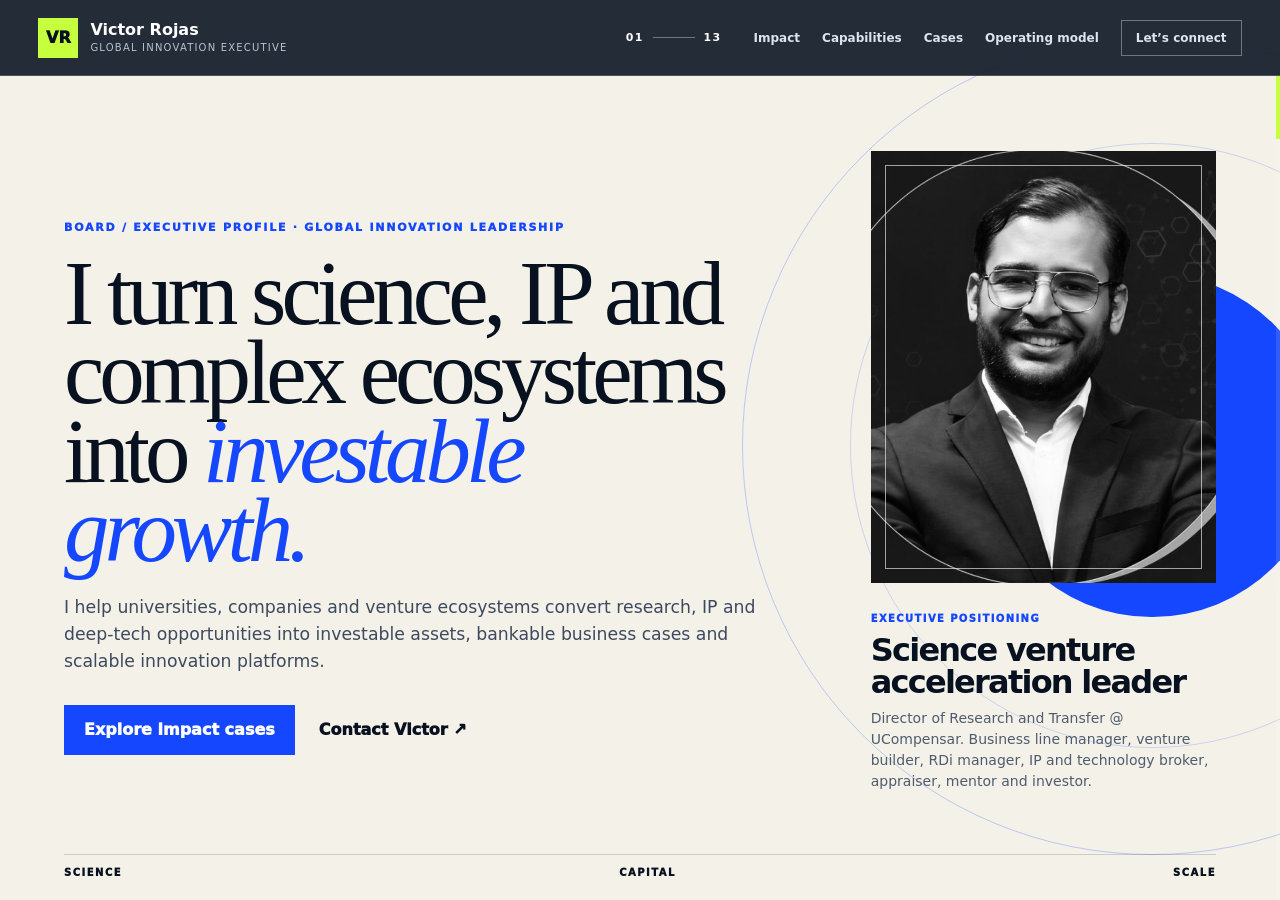
==== commit c9367af9: "Simplify img tag formatting in index.html" ====
--- a/index.html
+++ b/index.html
@@ -44,7 +44,7 @@
         </div>
         <aside class="executive-profile reveal">
           <div class="portrait-frame">
-            <img src="https://media.licdn.com/dms/image/v2/D4E03AQEiNDsU0BfwgQ/profile-displayphoto-scale_200_200/B4EZ2y1zyZJcAc-/0/1776821943998?e=1779926400&amp;v=beta&amp;t=CAx_9152szRaDB_3ftN3k-dIMFM9gm5I_V51ppF0pzA" alt="Victor Manuel Rojas Leal">
+            <img src="./assets/victor-rojas.webp" alt="Victor Manuel Rojas Leal" width="640" height="800" loading="eager" decoding="async">
           </div>
           <div><span>Executive positioning</span><h2>Science venture acceleration leader</h2><p>Director of Research and Transfer @ UCompensar. Business line manager, venture builder, RDi manager, IP and technology broker, appraiser, mentor and investor.</p></div>
         </aside>
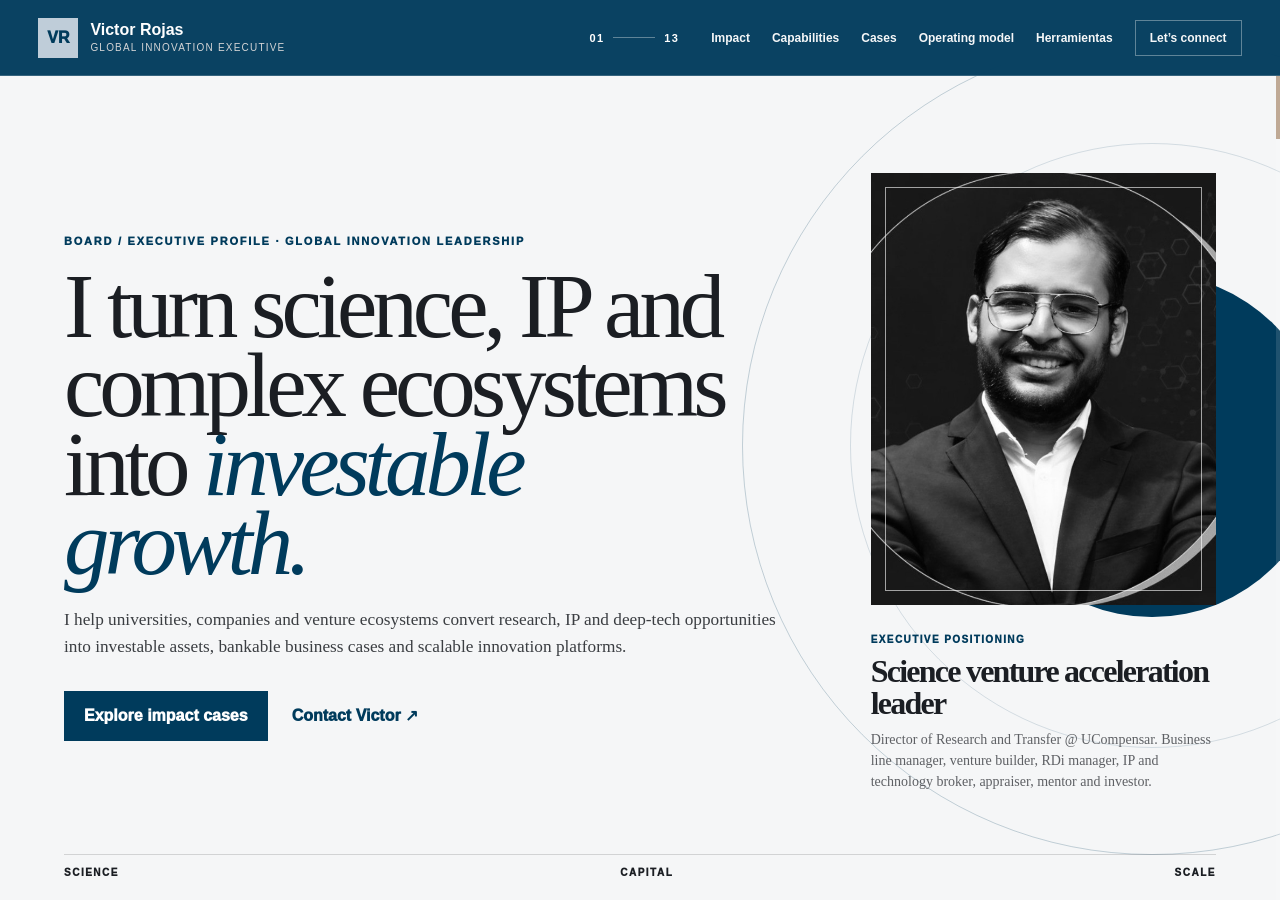
==== commit 45e93082: "Add files via upload" ====
--- a/index.html
+++ b/index.html
@@ -23,6 +23,7 @@
       <a href="#capabilities-a">Capabilities</a>
       <a href="#cases-a">Cases</a>
       <a href="#operating-model">Operating model</a>
+      <a class="nav-tools" href="./tools/TRA Autoevaluación DIT.html">Herramientas</a>
       <a class="nav-cta" href="mailto:vmrlbiz@gmail.com">Let’s connect</a>
     </nav>
   </header>
--- a/cv_profile.css
+++ b/cv_profile.css
@@ -13,3 +13,108 @@
 @media(max-width:760px){body{overflow:hidden}.brand-copy small,.header-status{display:none}.site-header{padding:0 16px}.screen-inner{padding:calc(var(--header) + 22px) 18px 24px}.hero-layout,.metric-stage,.thesis-layout,.capability-layout,.capability-layout.reverse,.feature-case-layout,.authority-layout,.contact-layout{grid-template-columns:1fr}.hero-layout{align-content:center;gap:22px}.hero-copy h1{margin:14px 0;font-size:clamp(42px,12.8vw,62px);line-height:.9}.hero-lead{font-size:14px}.hero-actions{margin-top:18px}.executive-profile{display:grid;grid-template-columns:120px 1fr;gap:16px;align-items:end}.portrait-frame{width:120px;aspect-ratio:1}.executive-profile>div:last-child{margin:0}.executive-profile h2{font-size:20px}.executive-profile p{display:none}.screen-caption{display:none}.metric-stage{grid-template-rows:auto 1fr auto;align-content:center}.impact-intro h2{font-size:clamp(43px,12vw,60px)}.impact-intro p{font-size:14px}.hero-metric{text-align:left}.hero-metric strong{font-size:clamp(82px,24vw,118px)}.hero-metric span{margin-top:18px;font-size:18px}.metric-note{grid-column:1;grid-template-columns:1fr;gap:6px;padding-top:14px}.metric-triptych{grid-template-columns:1fr;grid-template-rows:auto repeat(3,1fr)}.triptych-heading{display:block;padding-bottom:10px}.triptych-heading h2{margin-top:10px;font-size:32px}.metric-panel{display:grid;grid-template-columns:1fr auto;align-items:center;padding:14px 0;border-left:0;border-top:1px solid var(--line)}.metric-panel strong{font-size:44px}.metric-panel p{grid-column:1/-1;font-size:12px}.thesis-layout{align-content:center;gap:22px}.thesis-statement>p{font-size:14px}.thesis-statement h2{font-size:36px}.transformation{grid-template-columns:1fr;gap:10px}.transformation article{min-height:0;padding:18px}.transformation h3{font-size:25px}.transformation p{font-size:12px}.transformation-arrow{display:none}.capability-layout,.capability-layout.reverse{align-content:center;gap:20px}.vertical-title h2{margin:10px 0;font-size:48px}.vertical-title p{font-size:14px}.capability-line{grid-template-columns:36px 1fr;padding:15px 0}.capability-line h3{font-size:22px}.capability-line p{font-size:12px}.feature-case-layout{align-content:center}.feature-copy h2{font-size:43px}.feature-copy p{font-size:14px}.feature-result{text-align:left}.feature-result strong{font-size:68px}.duo-layout{grid-template-columns:1fr;grid-template-rows:auto 1fr 1fr}.duo-header{padding:0 0 12px}.duo-header h2{font-size:32px}.editorial-case{padding:16px 18px;border-left:0;border-top:1px solid var(--line)}.editorial-case>b{position:absolute;right:20px;font-size:58px}.editorial-case h3{margin:6px 0;font-size:28px}.editorial-case p{margin-bottom:8px;font-size:12px}.editorial-case strong{font-size:12px}.operating-layout{align-content:center}.operating-heading{display:block}.operating-heading h2{font-size:38px}.operating-heading p{font-size:13px}.pipeline{grid-template-columns:1fr;margin-top:18px;padding-left:26px}.pipeline:before{left:8px;right:auto;top:0;bottom:0;width:2px;height:auto}.pipeline li{padding:8px 0 8px 28px}.pipeline li:before{top:14px;left:-25px;width:12px;height:12px;box-shadow:0 0 0 5px #fff}.pipeline small{display:inline;margin:0 8px}.pipeline strong{display:inline;font-size:18px}.authority-layout{align-content:center;gap:20px}.authority-heading h2{font-size:45px}.authority-list article{grid-template-columns:1fr;gap:5px;padding:14px 0}.authority-list p{font-size:14px}.quote-layout blockquote{font-size:clamp(40px,12vw,58px)}.contact-layout{align-content:center;grid-template-rows:auto auto auto}.contact-copy h2{font-size:47px}.contact-copy p{font-size:14px}.contact-actions{gap:12px}.contact-actions a:not(.button){font-size:16px}.contact-layout footer{flex-direction:column;gap:6px}}
 @media(max-height:720px) and (min-width:761px){.screen-inner{padding-top:calc(var(--header) + 22px);padding-bottom:22px}.hero-copy h1{font-size:72px}.portrait-frame{max-width:250px}.impact-intro h2,.vertical-title h2,.authority-heading h2{font-size:58px}.hero-metric strong{font-size:130px}.transformation article{min-height:320px}.capability-line{padding:2.2vh 0}.feature-copy h2{font-size:60px}.editorial-case h3{font-size:40px}.quote-layout blockquote{font-size:72px}.contact-copy h2{font-size:70px}}
 @media(prefers-reduced-motion:reduce){html,.story-shell{scroll-behavior:auto}.reveal{opacity:1;transform:none}.reveal.is-visible{transition:none}}
+
+/* ==========================================================
+   VR brand palette and typography override
+   Scope: colors and typography only; layout/content unchanged
+   ========================================================== */
+:root{
+  --pantone-302c:#003B5C;
+  --satin-deep-black:#1B1E23;
+  --dark-elf:#3B3E42;
+  --neutral-600:#5E6064;
+  --neutral-500:#848588;
+  --neutral-400:#ABACAE;
+  --neutral-300:#D4D5D6;
+  --ballad-blue:#BFCDD9;
+  --olivestone:#707326;
+  --trail-sand:#BFA995;
+
+  --ink:var(--satin-deep-black);
+  --paper:#f5f6f7;
+  --white:#fff;
+  --blue:var(--pantone-302c);
+  --cyan:var(--ballad-blue);
+  --lime:var(--olivestone);
+  --gold:var(--trail-sand);
+  --line:rgba(27,30,35,.16);
+  --serif:"Georgia Pro",Georgia,"Times New Roman",serif;
+  --sans:Aptos,"Segoe UI",Arial,sans-serif;
+  --editorial:"Palatino Linotype","Book Antiqua",Palatino,serif;
+}
+
+body{background:var(--satin-deep-black);color:var(--satin-deep-black);font-family:var(--sans)}
+.site-header{background:rgba(0,59,92,.96);border-bottom-color:rgba(255,255,255,.18)}
+.brand-mark{background:var(--ballad-blue);color:var(--pantone-302c)}
+.brand-copy small{color:var(--neutral-300)}
+.primary-nav a{color:#f5f7f8}
+.primary-nav a[aria-current=true]{color:var(--trail-sand)}
+.progress-rail span{background:var(--trail-sand)}
+.chapter,.eyebrow{color:var(--pantone-302c);font-family:var(--sans)}
+.chapter.light{color:var(--trail-sand)}
+
+h1,h2,.hero-metric strong,.metric-panel strong,.feature-result strong,.quote-layout blockquote{font-family:var(--serif)}
+p,.hero-lead,.impact-intro p,.metric-note p,.metric-panel p,.thesis-statement>p,.transformation p,.vertical-title p,.capability-line p,.feature-copy p,.editorial-case p,.operating-heading p,.authority-list p,.contact-copy p,.executive-profile p{font-family:var(--editorial)}
+.primary-nav,.button,.text-action,.chapter,.eyebrow,.header-status,.feature-copy .case-tag,.feature-result small,.pipeline span,.pipeline small,.authority-list span,.contact-actions,.contact-layout footer{font-family:var(--sans)}
+
+.hero-screen{background:#f5f6f7}
+.hero-orbit{border-color:rgba(0,59,92,.22)}
+.hero-orbit:before,.hero-orbit:after{border-color:rgba(0,59,92,.14)}
+.hero-orbit:after{background:var(--pantone-302c)}
+.hero-copy h1 em{color:var(--pantone-302c)}
+.hero-lead{color:var(--dark-elf)}
+.button-primary{background:var(--pantone-302c);color:#fff}
+.text-action{color:var(--pantone-302c)}
+.portrait-frame{background:var(--ballad-blue)}
+.executive-profile span{color:var(--pantone-302c)}
+.executive-profile p{color:var(--neutral-600)}
+
+.impact-screen{background:#fff}
+.impact-intro h2 em,.hero-metric strong,.metric-panel strong{color:var(--pantone-302c)}
+.impact-intro p,.metric-note p,.metric-panel p{color:var(--neutral-600)}
+.impact-b{background:#f2f5f7}
+
+.thesis-screen{background:var(--satin-deep-black);color:#fff}
+.thesis-statement>p,.transformation p{color:var(--neutral-300)}
+.thesis-statement em,.transformation-arrow{color:var(--trail-sand)}
+.transformation article:last-child{background:var(--olivestone);color:#fff;border-color:var(--olivestone)}
+.transformation article:last-child p{color:#f2f2f2}
+
+.capabilities-screen{background:#eef2f4}
+.capabilities-b{background:#fff}
+.vertical-title p,.capability-line p{color:var(--neutral-600)}
+.capability-stack{border-top-color:var(--satin-deep-black)}
+.capability-line>span{color:var(--pantone-302c)}
+
+.case-feature{background:var(--pantone-302c)}
+.feature-copy .case-tag,.case-link,.feature-result strong{color:var(--trail-sand)}
+.feature-copy p,.feature-result small{color:#e8edf0}
+.case-duo{background:#f5f6f7;color:var(--satin-deep-black)}
+.editorial-case.dark{background:var(--satin-deep-black);color:#fff}
+.editorial-case.cobalt{background:var(--ballad-blue);color:var(--satin-deep-black)}
+.editorial-case p{color:var(--neutral-600)}
+.editorial-case.dark p{color:var(--neutral-300)}
+.editorial-case.cobalt p{color:var(--dark-elf)}
+.case-duo-alt{background:#f4efe9}
+
+.operating-screen{background:#fff}
+.operating-heading p{color:var(--neutral-600)}
+.pipeline:before{background:linear-gradient(90deg,var(--pantone-302c),var(--ballad-blue),var(--olivestone))}
+.pipeline li:before{background:var(--pantone-302c)}
+.pipeline li:nth-child(3):before{background:var(--ballad-blue)}
+.pipeline li:nth-child(5):before{background:var(--olivestone)}
+.pipeline span{color:var(--pantone-302c)}
+.pipeline small{color:var(--neutral-500)}
+
+.authority-screen{background:var(--ballad-blue)}
+.authority-list p{color:var(--dark-elf)}
+.testimonial-screen{background:var(--satin-deep-black);color:#fff}
+.testimonial-screen:before{color:rgba(191,169,149,.14)}
+.quote-layout cite{color:var(--neutral-300)}
+.contact-screen{background:var(--trail-sand)}
+.contact-copy p{color:var(--dark-elf)}
+.contact-actions a:not(.button){color:var(--satin-deep-black)}
+.contact-layout footer{border-top-color:rgba(27,30,35,.28)}
+
+a:focus-visible,button:focus-visible{outline-color:var(--olivestone)}
+@media(max-width:1100px){.primary-nav{background:var(--pantone-302c)}}
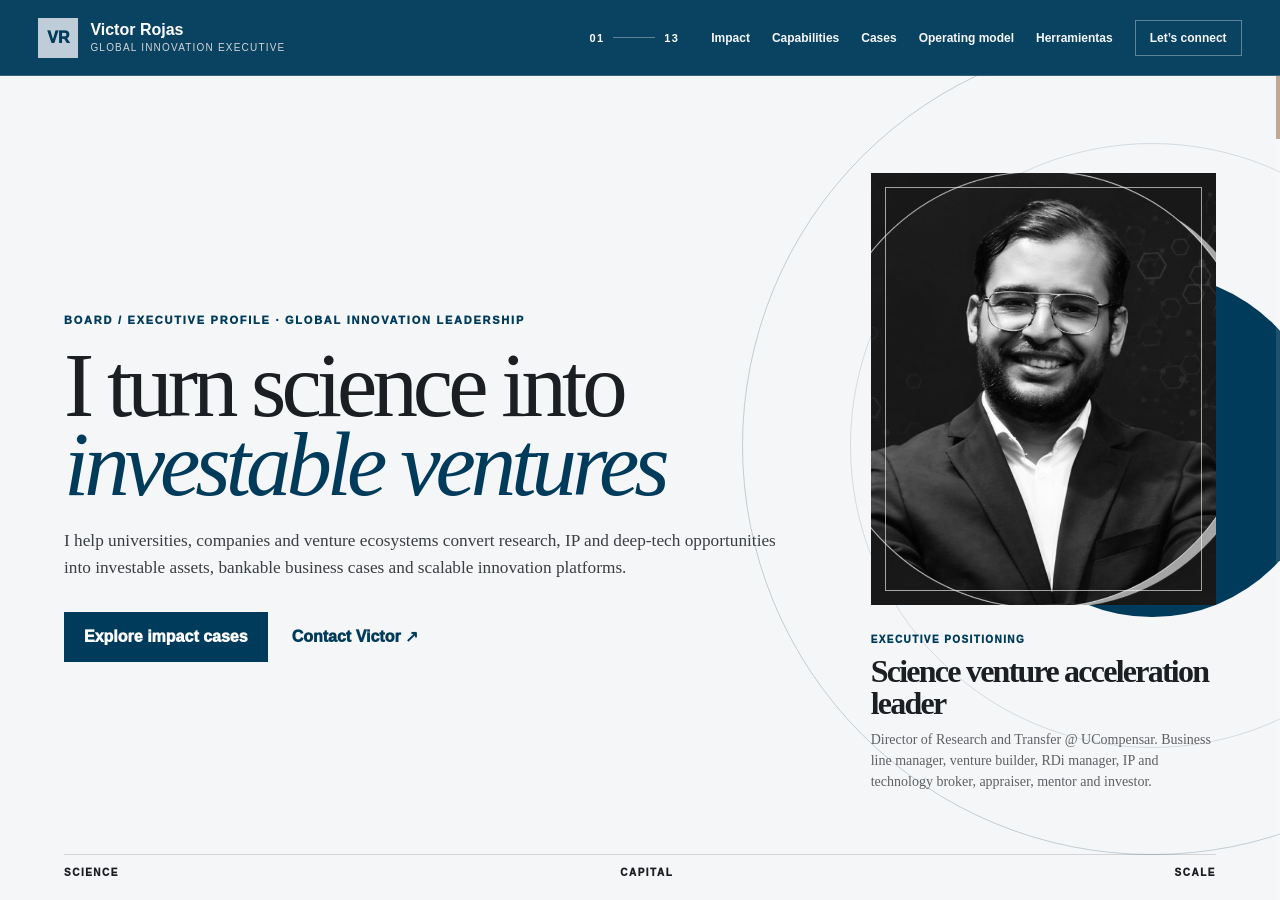
==== commit 56733df3: "Update index.html" ====
--- a/index.html
+++ b/index.html
@@ -36,7 +36,7 @@
       <div class="screen-inner hero-layout">
         <div class="hero-copy reveal">
           <p class="eyebrow">Board / Executive Profile · Global Innovation Leadership</p>
-          <h1>I turn science, IP and complex ecosystems into <em>investable growth.</em></h1>
+          <h1>I turn science into <em>investable ventures</em></h1>
           <p class="hero-lead">I help universities, companies and venture ecosystems convert research, IP and deep-tech opportunities into investable assets, bankable business cases and scalable innovation platforms.</p>
           <div class="hero-actions">
             <a class="button button-primary" href="#cases-a">Explore impact cases</a>
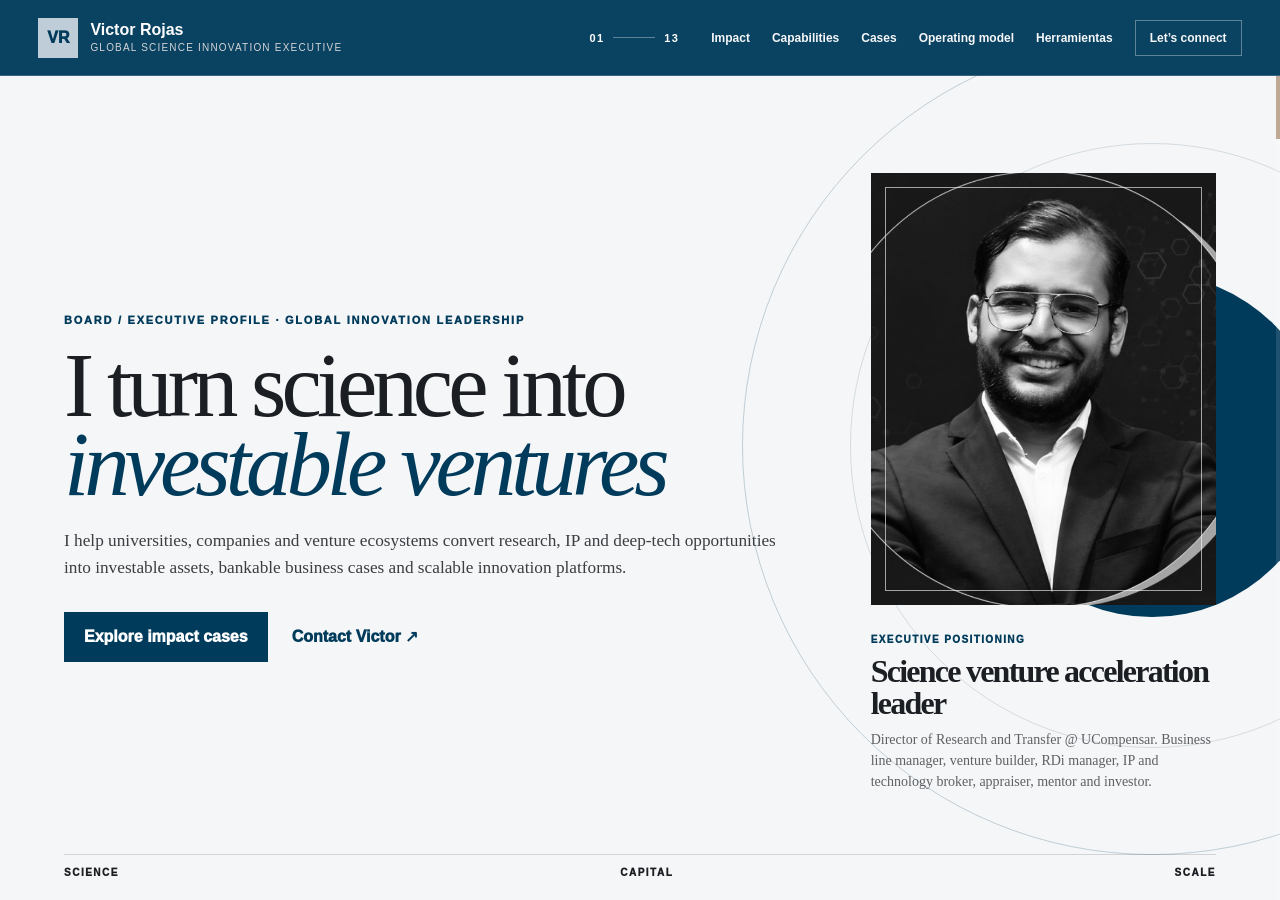
==== commit 7a213663: "Update brand description to 'Global Science Innovation Executive'" ====
--- a/index.html
+++ b/index.html
@@ -14,7 +14,7 @@
   <header class="site-header">
     <a class="brand" href="#top" aria-label="Inicio">
       <span class="brand-mark">VR</span>
-      <span class="brand-copy"><strong>Victor Rojas</strong><small>Global Innovation Executive</small></span>
+      <span class="brand-copy"><strong>Victor Rojas</strong><small>Global Science Innovation Executive</small></span>
     </a>
     <div class="header-status" aria-live="polite"><span id="screen-current">01</span><i></i><span id="screen-total">12</span></div>
     <button class="menu-toggle" type="button" aria-expanded="false" aria-controls="primary-nav">Menu</button>
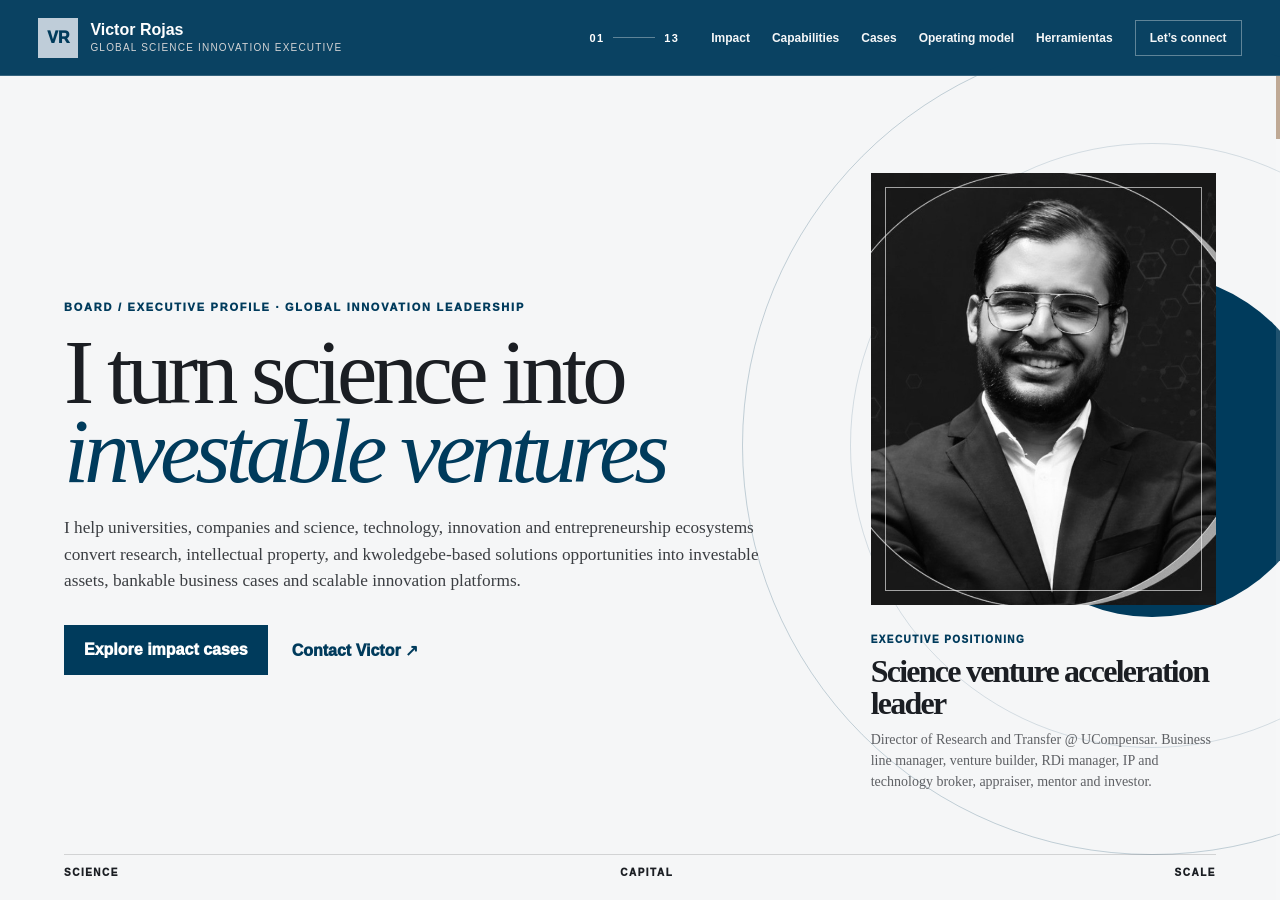
==== commit 68e0fccf: "Update index.html" ====
--- a/index.html
+++ b/index.html
@@ -37,7 +37,7 @@
         <div class="hero-copy reveal">
           <p class="eyebrow">Board / Executive Profile · Global Innovation Leadership</p>
           <h1>I turn science into <em>investable ventures</em></h1>
-          <p class="hero-lead">I help universities, companies and venture ecosystems convert research, IP and deep-tech opportunities into investable assets, bankable business cases and scalable innovation platforms.</p>
+          <p class="hero-lead">I help universities, companies and science, technology, innovation and entrepreneurship ecosystems convert research, intellectual property, and kwoledgebe-based solutions opportunities into investable assets, bankable business cases and scalable innovation platforms.</p>
           <div class="hero-actions">
             <a class="button button-primary" href="#cases-a">Explore impact cases</a>
             <a class="text-action" href="mailto:vmrlbiz@gmail.com">Contact Victor ↗</a>
